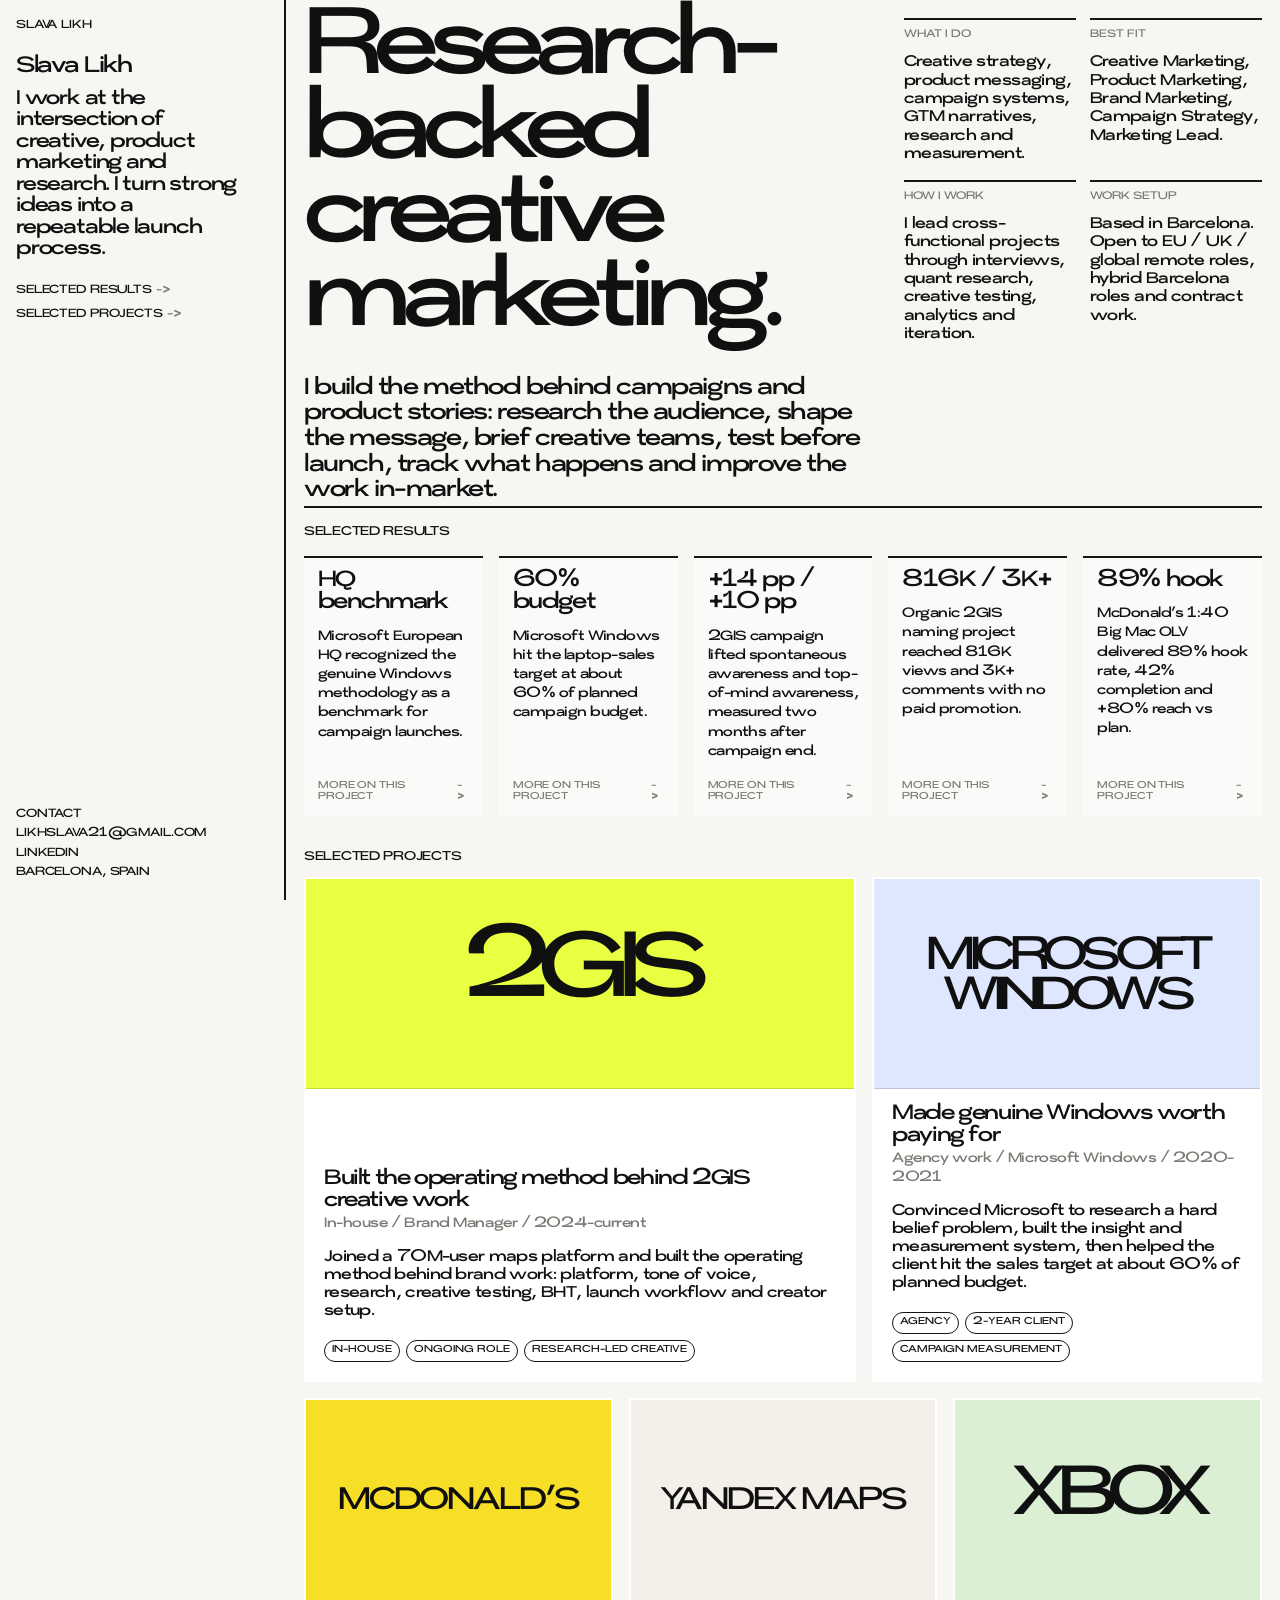
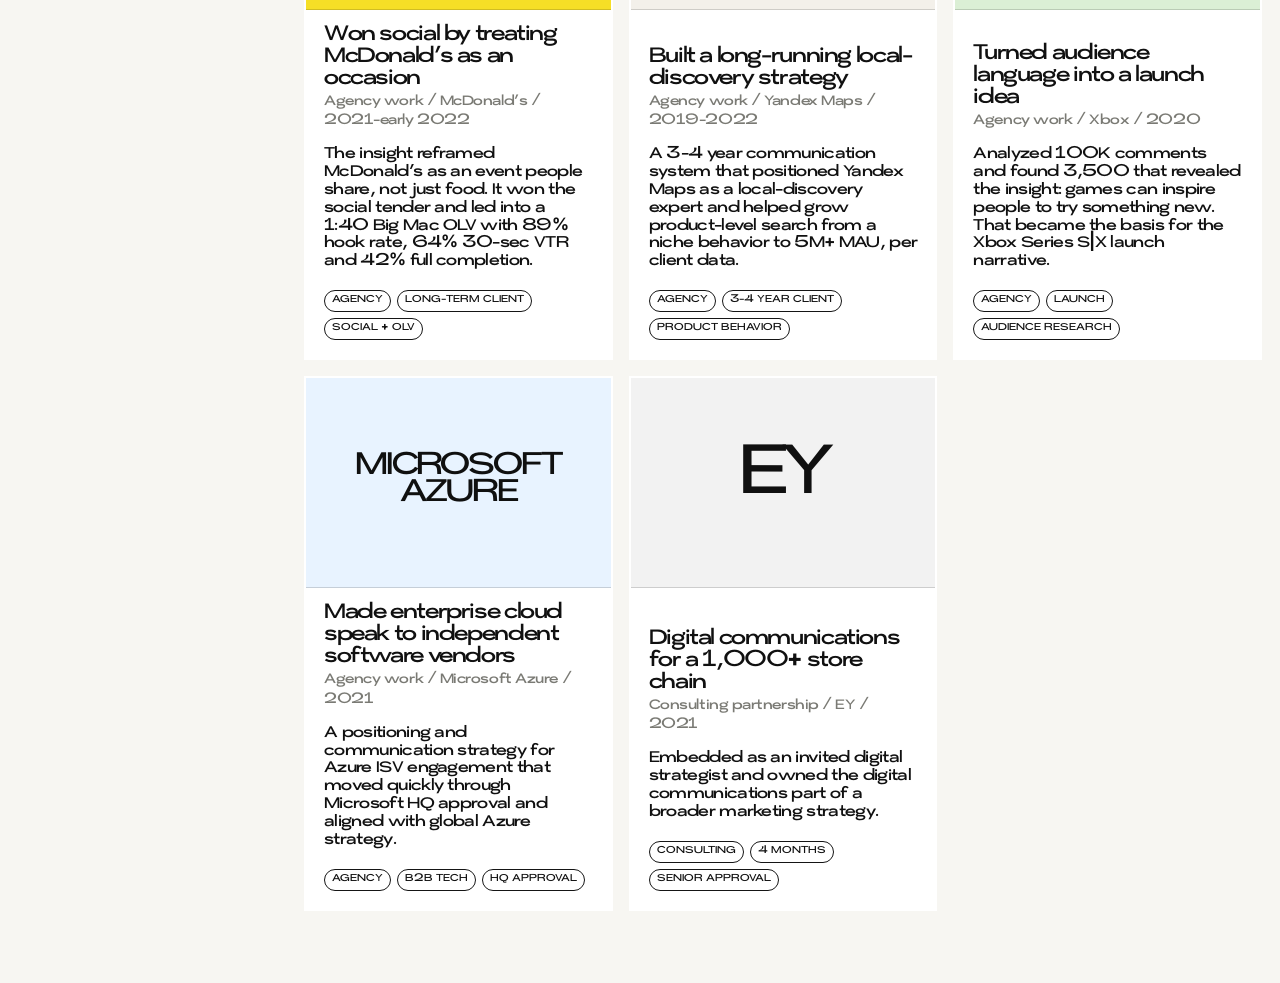
==== index.html @ c992e0bf "Initial portfolio site" ====
<!doctype html>
<html lang="en">
<head>
  <meta charset="utf-8">
  <meta name="viewport" content="width=device-width, initial-scale=1">
  <title>Slava Likh - Creative Marketing Portfolio</title>
  <meta name="description" content="Portfolio of Slava Likh, creative and product marketing lead for tech products.">
  <link rel="preconnect" href="https://fonts.googleapis.com">
  <link rel="preconnect" href="https://fonts.gstatic.com" crossorigin>
  <link href="https://fonts.googleapis.com/css2?family=Inter:wght@500;700;800;900&display=swap" rel="stylesheet">
  <link rel="stylesheet" href="styles.css">
</head>
<body>
  <div class="shell">
    <aside class="rail">
      <div>
        <div class="rail-kicker">SLAVA LIKH</div>
        <div class="bio">
          <h1>Slava Likh</h1>
          <p>I work at the intersection of creative, product marketing and research. I turn strong ideas into a repeatable launch process.</p>
        </div>
        <nav class="rail-links" aria-label="Primary navigation">
          <a href="#results">Selected results</a>
          <a href="#projects">Selected projects</a>
        </nav>
      </div>
      <div class="rail-contact">
        <span>Contact</span>
        <a href="mailto:likhslava21@gmail.com">likhslava21@gmail.com</a>
        <a href="https://linkedin.com/in/slavalikh">LinkedIn</a>
        <span>Barcelona, Spain</span>
      </div>
    </aside>

    <main class="work">
      <section class="topbar" aria-label="Introduction">
        <div class="statement">
          <h2>Research-backed creative marketing.</h2>
          <p class="lead">I build the method behind campaigns and product stories: research the audience, shape the message, brief creative teams, test before launch, track what happens and improve the work in-market.</p>
        </div>
        <div class="meta-stack">
          <div class="meta-card">
            <span class="label">What I do</span>
            <p>Creative strategy, product messaging, campaign systems, GTM narratives, research and measurement.</p>
          </div>
          <div class="meta-card">
            <span class="label">Best fit</span>
            <p>Creative Marketing, Product Marketing, Brand Marketing, Campaign Strategy, Marketing Lead.</p>
          </div>
          <div class="meta-card">
            <span class="label">How I work</span>
            <p>I lead cross-functional projects through interviews, quant research, creative testing, analytics and iteration.</p>
          </div>
          <div class="meta-card">
            <span class="label">Work setup</span>
            <p>Based in Barcelona. Open to EU / UK / global remote roles, hybrid Barcelona roles and contract work.</p>
          </div>
        </div>
      </section>

      <h2 id="results" class="section-title">Selected results</h2>
      <section class="proof" aria-label="Selected results">
        <div class="proof-item">
          <strong>HQ benchmark</strong>
          <p>Microsoft European HQ recognized the genuine Windows methodology as a benchmark for campaign launches.</p>
          <a class="proof-link" href="cases/microsoft-windows.html">More on this project</a>
        </div>
        <div class="proof-item">
          <strong>60% budget</strong>
          <p>Microsoft Windows hit the laptop-sales target at about 60% of planned campaign budget.</p>
          <a class="proof-link" href="cases/microsoft-windows.html">More on this project</a>
        </div>
        <div class="proof-item">
          <strong>+14 pp / +10 pp</strong>
          <p>2GIS campaign lifted spontaneous awareness and top-of-mind awareness, measured two months after campaign end.</p>
          <a class="proof-link" href="cases/2gis.html">More on this project</a>
        </div>
        <div class="proof-item">
          <strong>816K / 3K+</strong>
          <p>Organic 2GIS naming project reached 816K views and 3K+ comments with no paid promotion.</p>
          <a class="proof-link" href="cases/2gis.html">More on this project</a>
        </div>
        <div class="proof-item">
          <strong>89% hook</strong>
          <p>McDonald's 1:40 Big Mac OLV delivered 89% hook rate, 42% completion and +80% reach vs plan.</p>
          <a class="proof-link" href="cases/mcdonalds.html">More on this project</a>
        </div>
      </section>

      <h2 id="projects" class="section-title">Selected projects</h2>
      <section class="project-grid" aria-label="Selected projects">
        <a class="tile large" href="cases/2gis.html">
          <div class="tile-inner">
            <div class="mark two-gis"><span>2GIS</span></div>
            <div>
              <h3 class="tile-title">Built the operating method behind 2GIS creative work</h3>
              <div class="tile-meta">In-house / Brand Manager / 2024-current</div>
              <p class="tile-copy">Joined a 70M-user maps platform and built the operating method behind brand work: platform, tone of voice, research, creative testing, BHT, launch workflow and creator setup.</p>
              <div class="tile-tags">
                <span class="tag">In-house</span>
                <span class="tag">Ongoing role</span>
                <span class="tag">Research-led creative</span>
              </div>
            </div>
          </div>
        </a>

        <a class="tile medium" href="cases/microsoft-windows.html">
          <div class="tile-inner">
            <div class="mark windows"><span>Microsoft Windows</span></div>
            <div>
              <h3 class="tile-title">Made genuine Windows worth paying for</h3>
              <div class="tile-meta">Agency work / Microsoft Windows / 2020-2021</div>
              <p class="tile-copy">Convinced Microsoft to research a hard belief problem, built the insight and measurement system, then helped the client hit the sales target at about 60% of planned budget.</p>
              <div class="tile-tags">
                <span class="tag">Agency</span>
                <span class="tag">2-year client</span>
                <span class="tag">Campaign measurement</span>
              </div>
            </div>
          </div>
        </a>

        <a class="tile small" href="cases/mcdonalds.html">
          <div class="tile-inner">
            <div class="mark mcd"><span>McDonald's</span></div>
            <div>
              <h3 class="tile-title">Won social by treating McDonald's as an occasion</h3>
              <div class="tile-meta">Agency work / McDonald's / 2021-early 2022</div>
              <p class="tile-copy">The insight reframed McDonald's as an event people share, not just food. It won the social tender and led into a 1:40 Big Mac OLV with 89% hook rate, 64% 30-sec VTR and 42% full completion.</p>
              <div class="tile-tags">
                <span class="tag">Agency</span>
                <span class="tag">Long-term client</span>
                <span class="tag">Social + OLV</span>
              </div>
            </div>
          </div>
        </a>

        <a class="tile small" href="cases/yandex-maps.html">
          <div class="tile-inner">
            <div class="mark ymaps"><span>Yandex Maps</span></div>
            <div>
              <h3 class="tile-title">Built a long-running local-discovery strategy</h3>
              <div class="tile-meta">Agency work / Yandex Maps / 2019-2022</div>
              <p class="tile-copy">A 3-4 year communication system that positioned Yandex Maps as a local-discovery expert and helped grow product-level search from a niche behavior to 5M+ MAU, per client data.</p>
              <div class="tile-tags">
                <span class="tag">Agency</span>
                <span class="tag">3-4 year client</span>
                <span class="tag">Product behavior</span>
              </div>
            </div>
          </div>
        </a>

        <a class="tile small" href="cases/xbox.html">
          <div class="tile-inner">
            <div class="mark xbox"><span>XBOX</span></div>
            <div>
              <h3 class="tile-title">Turned audience language into a launch idea</h3>
              <div class="tile-meta">Agency work / Xbox / 2020</div>
              <p class="tile-copy">Analyzed 100K comments and found 3,500 that revealed the insight: games can inspire people to try something new. That became the basis for the Xbox Series S|X launch narrative.</p>
              <div class="tile-tags">
                <span class="tag">Agency</span>
                <span class="tag">Launch</span>
                <span class="tag">Audience research</span>
              </div>
            </div>
          </div>
        </a>

        <a class="tile small" href="cases/azure.html">
          <div class="tile-inner">
            <div class="mark azure"><span>Microsoft Azure</span></div>
            <div>
              <h3 class="tile-title">Made enterprise cloud speak to independent software vendors</h3>
              <div class="tile-meta">Agency work / Microsoft Azure / 2021</div>
              <p class="tile-copy">A positioning and communication strategy for Azure ISV engagement that moved quickly through Microsoft HQ approval and aligned with global Azure strategy.</p>
              <div class="tile-tags">
                <span class="tag">Agency</span>
                <span class="tag">B2B tech</span>
                <span class="tag">HQ approval</span>
              </div>
            </div>
          </div>
        </a>

        <a class="tile small" href="cases/ey.html">
          <div class="tile-inner">
            <div class="mark ey"><span>EY</span></div>
            <div>
              <h3 class="tile-title">Digital communications for a 1,000+ store chain</h3>
              <div class="tile-meta">Consulting partnership / EY / 2021</div>
              <p class="tile-copy">Embedded as an invited digital strategist and owned the digital communications part of a broader marketing strategy.</p>
              <div class="tile-tags">
                <span class="tag">Consulting</span>
                <span class="tag">4 months</span>
                <span class="tag">Senior approval</span>
              </div>
            </div>
          </div>
        </a>
      </section>
    </main>
  </div>
</body>
</html>
---- styles.css ----
:root {
  --paper: #f7f6f2;
  --ink: #101010;
  --muted: #7a7a74;
  --line: #151515;
  --soft-line: rgba(16, 16, 16, 0.16);
  --panel: #ffffff;
  --accent: #d8ff2f;
  --max: 1720px;
}

@font-face {
  font-family: "Konstant";
  src: url("assets/neuekonstantgrotesk-book.otf") format("opentype");
  font-weight: 100 900;
  font-style: normal;
  font-display: swap;
}

* {
  box-sizing: border-box;
}

html {
  scroll-behavior: smooth;
}

body {
  margin: 0;
  background: var(--paper);
  color: var(--ink);
  font-family: Konstant, Inter, Helvetica Neue, Arial, sans-serif;
  font-size: 15px;
  line-height: 1.28;
}

a {
  color: inherit;
  text-decoration: none;
}

a:hover {
  color: var(--muted);
}

.shell {
  min-height: 100vh;
  display: grid;
  grid-template-columns: 286px minmax(0, 1fr);
}

.rail {
  position: sticky;
  top: 0;
  height: 100vh;
  padding: 18px 16px;
  border-right: 2px solid var(--line);
  display: flex;
  flex-direction: column;
  justify-content: space-between;
  background: rgba(247, 246, 242, 0.94);
  z-index: 20;
}

.rail-kicker,
.rail-links,
.rail-contact {
  font-size: 13px;
  text-transform: uppercase;
  letter-spacing: -0.01em;
  font-weight: 700;
}

.bio {
  margin-top: 22px;
  max-width: 232px;
}

.bio h1 {
  font-size: 25px;
  line-height: 0.96;
  letter-spacing: -0.06em;
  margin: 0 0 10px;
}

.bio p {
  margin: 0;
  font-size: 22px;
  line-height: 0.98;
  letter-spacing: -0.055em;
  font-weight: 700;
}

.rail-links {
  display: flex;
  flex-direction: column;
  gap: 7px;
  margin-top: 20px;
}

.rail-links a::after {
  content: " ->";
  color: var(--muted);
}

.rail-contact {
  display: flex;
  flex-direction: column;
  gap: 3px;
}

.work {
  max-width: var(--max);
  padding: 18px 18px 72px;
}

.topbar {
  display: grid;
  grid-template-columns: minmax(0, 1fr) minmax(300px, 0.62fr);
  gap: 22px;
  min-height: 42vh;
  border-bottom: 2px solid var(--line);
}

.statement {
  max-width: 980px;
  align-self: start;
}

.statement h2 {
  margin: 0;
  font-size: clamp(56px, 8vw, 154px);
  line-height: 0.82;
  letter-spacing: -0.087em;
  font-weight: 800;
}

.statement .lead {
  max-width: 740px;
  margin: 24px 0 0;
  font-size: clamp(21px, 2vw, 38px);
  line-height: 1;
  letter-spacing: -0.055em;
  font-weight: 700;
}

.meta-stack {
  display: grid;
  grid-template-columns: 1fr 1fr;
  gap: 14px;
  align-self: start;
}

.meta-card {
  border-top: 2px solid var(--line);
  padding-top: 8px;
  min-height: 108px;
}

.meta-card .label {
  display: block;
  margin-bottom: 12px;
  color: var(--muted);
  text-transform: uppercase;
  font-size: 12px;
  font-weight: 800;
}

.meta-card p {
  margin: 0;
  font-size: 17px;
  line-height: 1.08;
  letter-spacing: -0.035em;
  font-weight: 700;
}

.section-title {
  margin: 18px 0 12px;
  font-size: 14px;
  line-height: 1;
  text-transform: uppercase;
  letter-spacing: -0.02em;
  font-weight: 800;
}

.project-grid {
  display: grid;
  grid-template-columns: repeat(12, minmax(0, 1fr));
  gap: 16px;
}

.tile {
  display: flex;
  min-height: 385px;
  background: var(--panel);
  border: 2px solid transparent;
  position: relative;
  overflow: hidden;
}

.tile:hover {
  border-color: var(--line);
}

.tile.large {
  grid-column: span 7;
}

.tile.medium {
  grid-column: span 5;
}

.tile.small {
  grid-column: span 4;
  min-height: 315px;
}

.tile-inner {
  width: 100%;
  padding: 18px;
  display: flex;
  flex-direction: column;
  justify-content: space-between;
}

.mark {
  min-height: 210px;
  display: flex;
  align-items: center;
  justify-content: center;
  border-bottom: 1px solid var(--soft-line);
  margin: -18px -18px 16px;
  padding: 22px;
  background: #efeee9;
  overflow: hidden;
}

.mark span {
  display: block;
  font-size: clamp(48px, 8vw, 132px);
  line-height: 0.78;
  letter-spacing: -0.11em;
  font-weight: 900;
  text-transform: uppercase;
  text-align: center;
}

.tile.small .mark span {
  font-size: clamp(42px, 6vw, 82px);
}

.tile.small .mark.mcd span,
.tile.small .mark.ymaps span,
.tile.small .mark.azure span {
  font-size: clamp(22px, 2.7vw, 38px);
  letter-spacing: -0.06em;
}

.mark.two-gis {
  background: #e8ff42;
}

.mark.windows {
  background: #dfe7ff;
}

.mark.windows span {
  font-size: clamp(30px, 4vw, 66px);
}

.mark.mcd {
  background: #f6df26;
}

.mark.mcd span,
.mark.ymaps span,
.mark.azure span {
  font-size: clamp(22px, 2.55vw, 38px);
  letter-spacing: -0.06em;
}

.mark.ymaps {
  background: #f3f0ea;
}

.mark.xbox {
  background: #dbefd5;
}

.mark.azure {
  background: #e8f3ff;
}

.mark.ey {
  background: #f2f2f2;
}

.tile-title {
  margin: 0;
  font-size: 23px;
  line-height: 0.96;
  letter-spacing: -0.06em;
  font-weight: 800;
}

.tile-meta {
  color: var(--muted);
  margin-top: 2px;
  font-weight: 700;
  letter-spacing: -0.03em;
}

.tile-copy {
  margin: 15px 0 0;
  max-width: 640px;
  font-size: 17px;
  line-height: 1.05;
  letter-spacing: -0.04em;
  font-weight: 700;
}

.tile-tags {
  display: flex;
  flex-wrap: wrap;
  gap: 6px;
  margin-top: 18px;
}

.tag {
  border: 1px solid var(--line);
  padding: 4px 7px 5px;
  border-radius: 999px;
  font-size: 11px;
  line-height: 1;
  text-transform: uppercase;
  font-weight: 800;
}

.proof {
  display: grid;
  grid-template-columns: repeat(5, minmax(0, 1fr));
  gap: 16px;
  margin-top: 16px;
  margin-bottom: 34px;
}

.proof-item {
  min-height: 180px;
  padding: 14px;
  border-top: 2px solid var(--line);
  background: rgba(255, 255, 255, 0.5);
  display: flex;
  flex-direction: column;
}

.proof-item strong {
  display: block;
  font-size: clamp(23px, 1.9vw, 34px);
  line-height: 0.92;
  letter-spacing: -0.065em;
  margin-bottom: 12px;
}

.proof-item p {
  margin: 0;
  font-weight: 700;
  letter-spacing: -0.035em;
}

.proof-link {
  display: inline-flex;
  align-self: flex-start;
  margin-top: auto;
  padding-top: 18px;
  color: var(--muted);
  font-size: 11px;
  line-height: 1;
  text-transform: uppercase;
  letter-spacing: -0.01em;
  font-weight: 800;
}

.proof-link::after {
  content: " ->";
}

.proof-link:hover {
  color: var(--ink);
}

.case-shell {
  min-height: 100vh;
  display: grid;
  grid-template-columns: 286px minmax(0, 1fr);
}

.case-main {
  padding: 18px;
  max-width: var(--max);
}

.case-hero {
  min-height: 58vh;
  display: grid;
  grid-template-columns: minmax(0, 1fr) minmax(280px, 0.52fr);
  gap: 18px;
  border-bottom: 2px solid var(--line);
}

.case-wordmark {
  display: flex;
  align-items: center;
  justify-content: center;
  min-height: 420px;
}

.case-wordmark span {
  display: block;
  font-size: clamp(82px, 13vw, 230px);
  line-height: 0.74;
  letter-spacing: -0.12em;
  font-weight: 900;
  text-transform: uppercase;
  text-align: center;
}

.case-wordmark.mark.windows span,
.case-wordmark.mark.mcd span,
.case-wordmark.mark.ymaps span,
.case-wordmark.mark.azure span {
  font-size: clamp(44px, 5.4vw, 90px);
  letter-spacing: -0.08em;
}

.case-intro {
  align-self: start;
}

.case-intro h1 {
  margin: 0 0 18px;
  font-size: clamp(42px, 4.65vw, 88px);
  line-height: 0.88;
  letter-spacing: -0.075em;
}

.case-intro p {
  margin: 0;
  font-size: clamp(22px, 2vw, 34px);
  line-height: 0.98;
  letter-spacing: -0.058em;
  font-weight: 800;
}

.case-meta {
  display: grid;
  grid-template-columns: repeat(4, minmax(0, 1fr));
  gap: 12px;
  margin: 16px 0 28px;
}

.case-meta div {
  border-top: 2px solid var(--line);
  padding-top: 8px;
}

.case-meta span {
  display: block;
  color: var(--muted);
  text-transform: uppercase;
  font-size: 11px;
  font-weight: 800;
  margin-bottom: 8px;
}

.case-meta b {
  font-size: 18px;
  line-height: 0.98;
  letter-spacing: -0.045em;
}

.case-section {
  display: grid;
  grid-template-columns: 0.35fr 1fr;
  gap: 28px;
  border-top: 2px solid var(--line);
  padding: 18px 0 28px;
}

.case-section h2 {
  margin: 0;
  font-size: 15px;
  line-height: 1;
  text-transform: uppercase;
  letter-spacing: -0.02em;
}

.case-section p,
.case-section li {
  max-width: 980px;
  font-size: clamp(17px, 1.22vw, 23px);
  line-height: 1.16;
  letter-spacing: -0.035em;
  font-weight: 700;
}

.case-section p {
  margin: 0 0 14px;
}

.case-section ul {
  padding: 0;
  margin: 0;
  list-style: none;
}

.case-section li {
  padding: 0 0 14px 28px;
  position: relative;
}

.case-section li::before {
  content: "->";
  position: absolute;
  left: 0;
  top: 0;
  color: var(--muted);
}

.result-panel {
  display: grid;
  grid-template-columns: repeat(2, minmax(0, 1fr));
  gap: 0;
  margin-top: 18px;
  border: 2px solid var(--line);
  background: var(--accent);
}

.result-item {
  min-height: 108px;
  padding: 14px 15px;
  border-right: 1px solid var(--line);
  border-bottom: 1px solid var(--line);
}

.result-item:nth-child(2n) {
  border-right: 0;
}

.result-item:nth-last-child(-n + 2) {
  border-bottom: 0;
}

.result-item span {
  display: block;
  margin-bottom: 14px;
  color: rgba(16, 16, 16, 0.62);
  font-size: 12px;
  line-height: 1;
  text-transform: uppercase;
  letter-spacing: -0.02em;
  font-weight: 800;
}

.result-item strong {
  display: block;
  max-width: 760px;
  font-size: clamp(21px, 1.9vw, 34px);
  line-height: 0.98;
  letter-spacing: -0.058em;
  font-weight: 900;
}

.pager {
  display: flex;
  justify-content: space-between;
  border-top: 2px solid var(--line);
  padding-top: 12px;
  margin-top: 32px;
  font-size: 18px;
  font-weight: 800;
  letter-spacing: -0.04em;
}

@media (max-width: 980px) {
  .shell,
  .case-shell {
    display: block;
  }

  .rail {
    position: relative;
    height: auto;
    border-right: 0;
    border-bottom: 2px solid var(--line);
    gap: 26px;
  }

  .bio p {
    max-width: 530px;
  }

  .topbar,
  .case-hero,
  .case-section {
    grid-template-columns: 1fr;
  }

  .meta-stack,
  .case-meta,
  .proof,
  .result-panel {
    grid-template-columns: 1fr 1fr;
  }

  .tile.large,
  .tile.medium,
  .tile.small {
    grid-column: span 12;
  }
}

@media (max-width: 640px) {
  .work,
  .case-main {
    padding: 12px;
  }

  .meta-stack,
  .case-meta,
  .proof,
  .result-panel {
    grid-template-columns: 1fr;
  }

  .result-item,
  .result-item:nth-child(2n),
  .result-item:nth-last-child(-n + 2) {
    border-right: 0;
    border-bottom: 1px solid var(--line);
  }

  .result-item:last-child {
    border-bottom: 0;
  }

  .tile {
    min-height: 300px;
  }
}

@media print {
  :root {
    --paper: #ffffff;
  }

  body {
    background: #ffffff;
  }

  .rail,
  .pager,
  .section-title,
  .project-grid,
  .proof {
    display: none;
  }

  .shell,
  .case-shell {
    display: block;
  }

  .case-main,
  .work {
    padding: 0;
  }

  .case-hero {
    min-height: auto;
    display: block;
  }

  .case-wordmark {
    min-height: 120px;
    justify-content: flex-start;
  }

  .case-wordmark span {
    font-size: 72px;
    text-align: left;
  }

  .case-section {
    page-break-inside: avoid;
  }

  .case-section p,
  .case-section li {
    font-size: 18px;
    line-height: 1.08;
  }
}
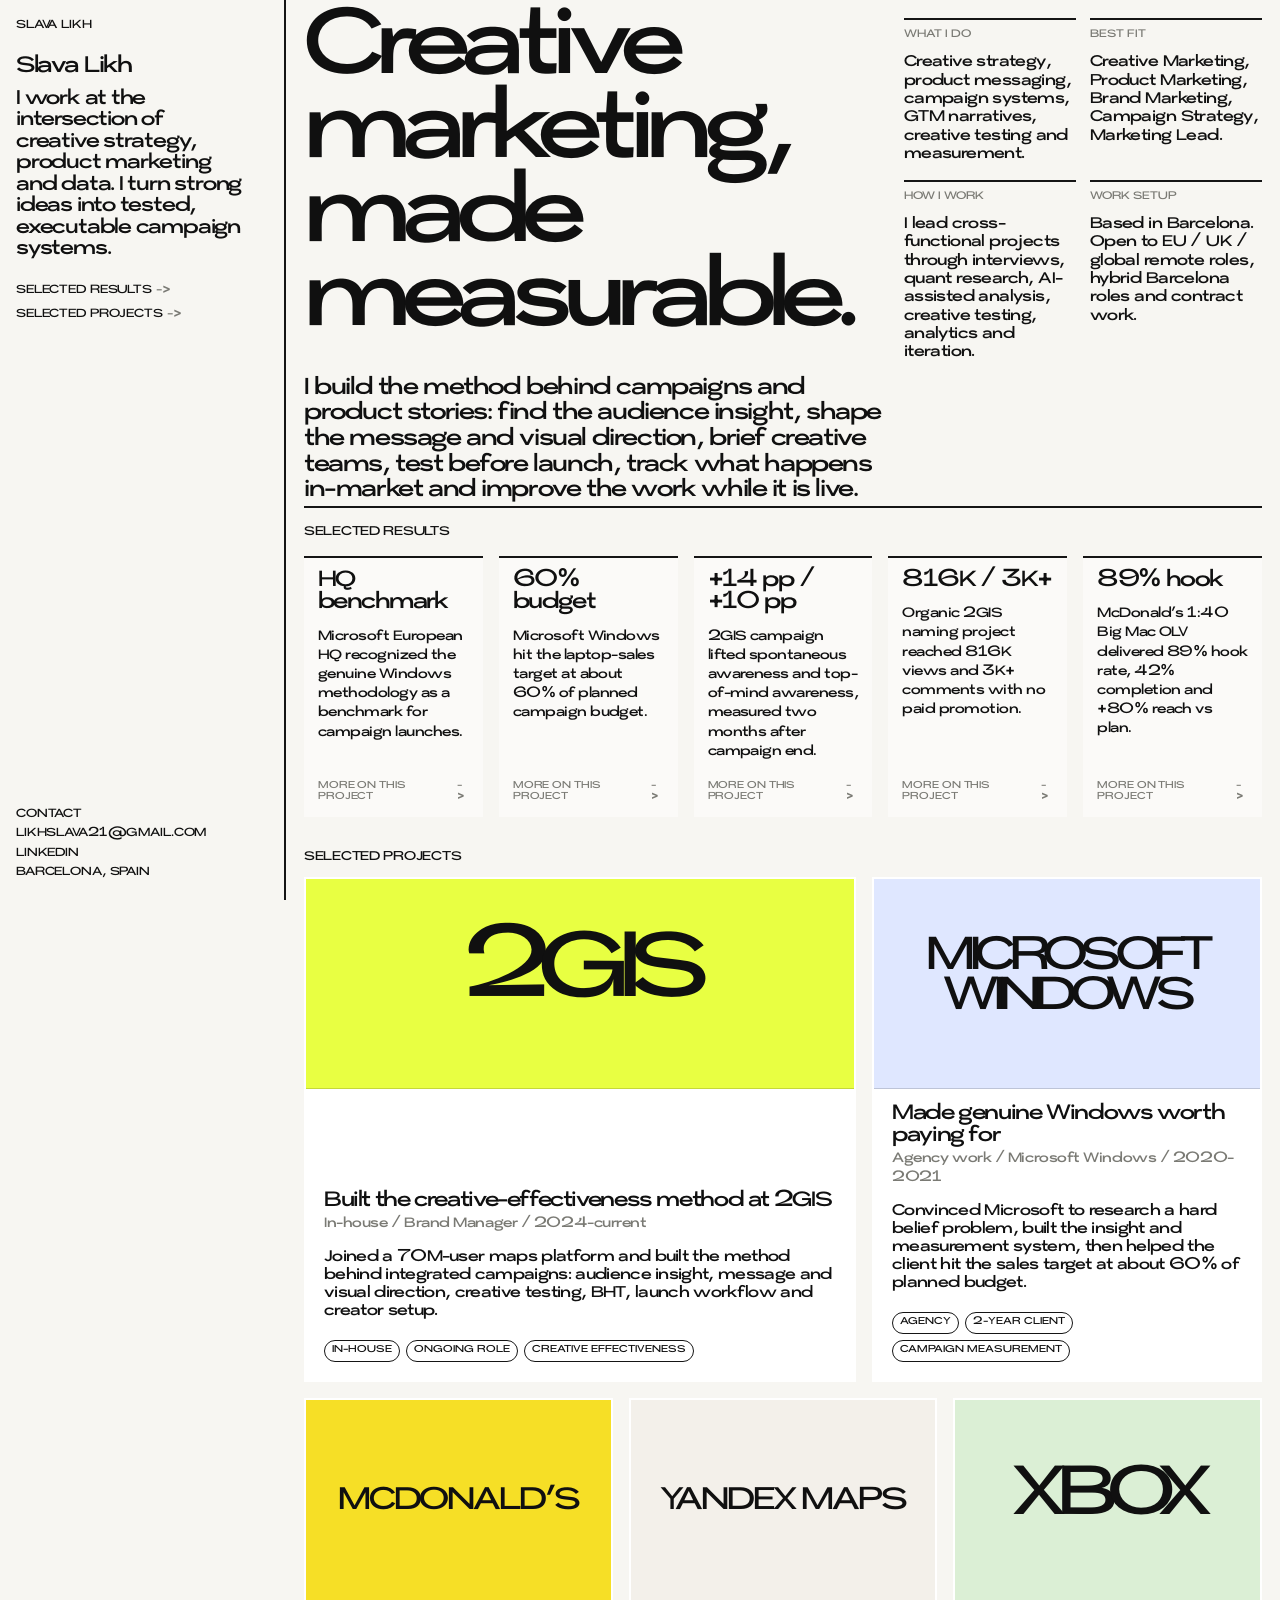
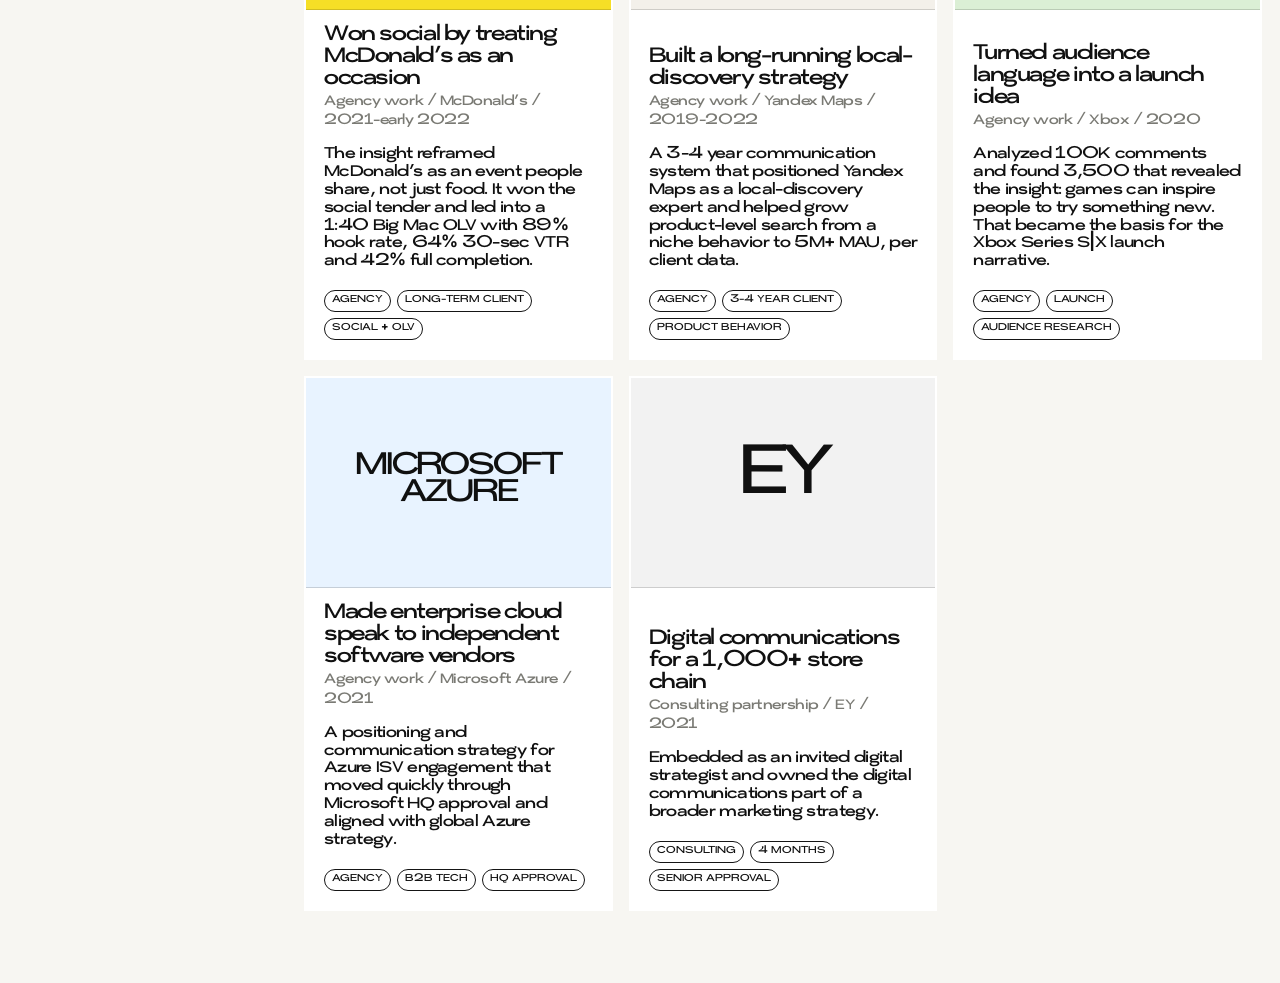
==== commit 907a44bf: "Refine portfolio positioning" ====
--- a/index.html
+++ b/index.html
@@ -17,7 +17,7 @@
         <div class="rail-kicker">SLAVA LIKH</div>
         <div class="bio">
           <h1>Slava Likh</h1>
-          <p>I work at the intersection of creative, product marketing and research. I turn strong ideas into a repeatable launch process.</p>
+          <p>I work at the intersection of creative strategy, product marketing and data. I turn strong ideas into tested, executable campaign systems.</p>
         </div>
         <nav class="rail-links" aria-label="Primary navigation">
           <a href="#results">Selected results</a>
@@ -35,13 +35,13 @@
     <main class="work">
       <section class="topbar" aria-label="Introduction">
         <div class="statement">
-          <h2>Research-backed creative marketing.</h2>
-          <p class="lead">I build the method behind campaigns and product stories: research the audience, shape the message, brief creative teams, test before launch, track what happens and improve the work in-market.</p>
+          <h2>Creative marketing, made measurable.</h2>
+          <p class="lead">I build the method behind campaigns and product stories: find the audience insight, shape the message and visual direction, brief creative teams, test before launch, track what happens in-market and improve the work while it is live.</p>
         </div>
         <div class="meta-stack">
           <div class="meta-card">
             <span class="label">What I do</span>
-            <p>Creative strategy, product messaging, campaign systems, GTM narratives, research and measurement.</p>
+            <p>Creative strategy, product messaging, campaign systems, GTM narratives, creative testing and measurement.</p>
           </div>
           <div class="meta-card">
             <span class="label">Best fit</span>
@@ -49,7 +49,7 @@
           </div>
           <div class="meta-card">
             <span class="label">How I work</span>
-            <p>I lead cross-functional projects through interviews, quant research, creative testing, analytics and iteration.</p>
+            <p>I lead cross-functional projects through interviews, quant research, AI-assisted analysis, creative testing, analytics and iteration.</p>
           </div>
           <div class="meta-card">
             <span class="label">Work setup</span>
@@ -93,13 +93,13 @@
           <div class="tile-inner">
             <div class="mark two-gis"><span>2GIS</span></div>
             <div>
-              <h3 class="tile-title">Built the operating method behind 2GIS creative work</h3>
+              <h3 class="tile-title">Built the creative-effectiveness method at 2GIS</h3>
               <div class="tile-meta">In-house / Brand Manager / 2024-current</div>
-              <p class="tile-copy">Joined a 70M-user maps platform and built the operating method behind brand work: platform, tone of voice, research, creative testing, BHT, launch workflow and creator setup.</p>
+              <p class="tile-copy">Joined a 70M-user maps platform and built the method behind integrated campaigns: audience insight, message and visual direction, creative testing, BHT, launch workflow and creator setup.</p>
               <div class="tile-tags">
                 <span class="tag">In-house</span>
                 <span class="tag">Ongoing role</span>
-                <span class="tag">Research-led creative</span>
+                <span class="tag">Creative effectiveness</span>
               </div>
             </div>
           </div>
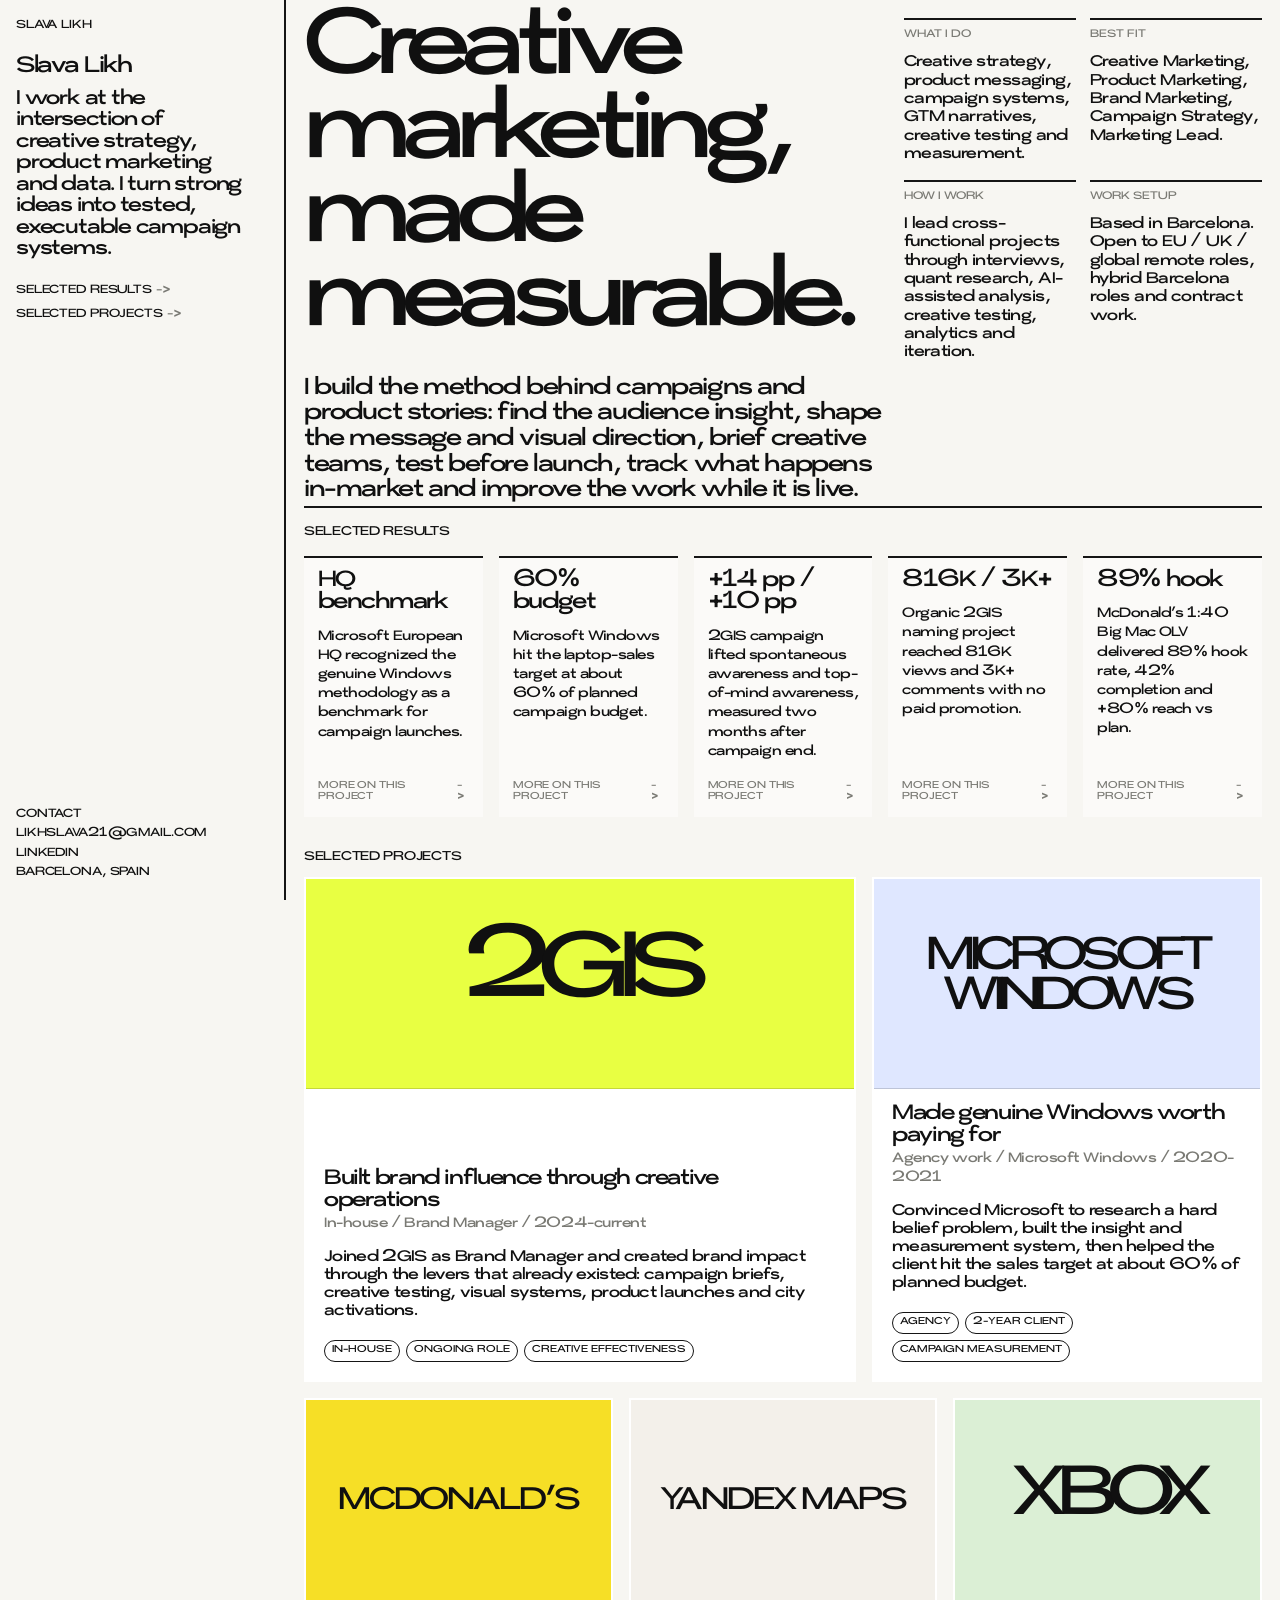
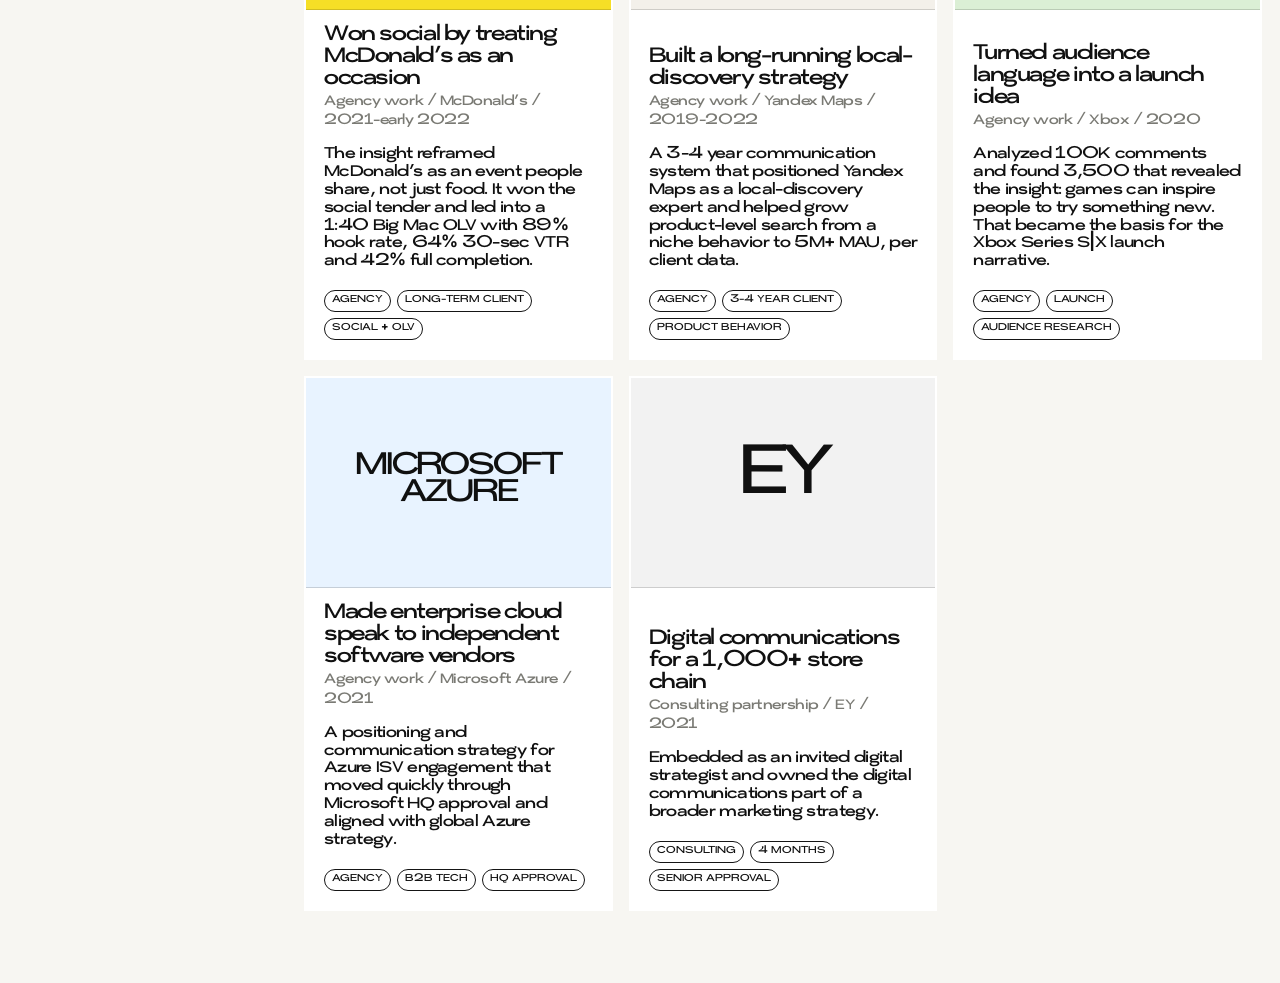
==== commit f1c8c9bb: "Align 2GIS homepage card copy" ====
--- a/index.html
+++ b/index.html
@@ -93,9 +93,9 @@
           <div class="tile-inner">
             <div class="mark two-gis"><span>2GIS</span></div>
             <div>
-              <h3 class="tile-title">Built the creative-effectiveness method at 2GIS</h3>
+              <h3 class="tile-title">Built brand influence through creative operations</h3>
               <div class="tile-meta">In-house / Brand Manager / 2024-current</div>
-              <p class="tile-copy">Joined a 70M-user maps platform and built the method behind integrated campaigns: audience insight, message and visual direction, creative testing, BHT, launch workflow and creator setup.</p>
+              <p class="tile-copy">Joined 2GIS as Brand Manager and created brand impact through the levers that already existed: campaign briefs, creative testing, visual systems, product launches and city activations.</p>
               <div class="tile-tags">
                 <span class="tag">In-house</span>
                 <span class="tag">Ongoing role</span>
--- a/styles.css
+++ b/styles.css
@@ -451,6 +451,12 @@
   font-weight: 800;
 }
 
+.case-intro p.case-intro-compact {
+  font-size: clamp(19px, 1.45vw, 27px);
+  line-height: 1.05;
+  letter-spacing: -0.045em;
+}
+
 .case-meta {
   display: grid;
   grid-template-columns: repeat(4, minmax(0, 1fr));
@@ -531,6 +537,7 @@
   grid-template-columns: repeat(2, minmax(0, 1fr));
   gap: 0;
   margin-top: 18px;
+  margin-bottom: 18px;
   border: 2px solid var(--line);
   background: var(--accent);
 }
@@ -568,6 +575,170 @@
   line-height: 0.98;
   letter-spacing: -0.058em;
   font-weight: 900;
+}
+
+.result-note {
+  max-width: 1120px;
+  color: rgba(16, 16, 16, 0.72);
+}
+
+.result-cluster {
+  margin-top: 30px;
+}
+
+.result-cluster:first-of-type {
+  margin-top: 24px;
+}
+
+.result-cluster h3 {
+  max-width: 820px;
+  margin: 0 0 12px;
+  font-size: clamp(25px, 2.45vw, 46px);
+  line-height: 0.92;
+  letter-spacing: -0.068em;
+}
+
+.result-grid {
+  display: grid;
+  grid-template-columns: repeat(2, minmax(0, 1fr));
+  gap: 14px;
+  margin: 14px 0 18px;
+}
+
+.result-grid-three {
+  grid-template-columns: repeat(3, minmax(0, 1fr));
+}
+
+.result-grid-compact {
+  max-width: 780px;
+}
+
+.result-card {
+  min-height: 178px;
+  padding: 15px 16px 17px;
+  border: 2px solid var(--line);
+  background: var(--accent);
+}
+
+.result-card-wide {
+  grid-column: 1 / -1;
+}
+
+.result-card span {
+  display: block;
+  margin-bottom: 18px;
+  color: rgba(16, 16, 16, 0.62);
+  font-size: 12px;
+  line-height: 1;
+  text-transform: uppercase;
+  letter-spacing: -0.02em;
+  font-weight: 800;
+}
+
+.result-card strong {
+  display: block;
+  max-width: 920px;
+  font-size: clamp(22px, 1.75vw, 34px);
+  line-height: 0.98;
+  letter-spacing: -0.058em;
+  font-weight: 900;
+}
+
+.result-card p {
+  max-width: 760px;
+  margin: 14px 0 0;
+  font-size: clamp(15px, 1vw, 18px);
+  line-height: 1.12;
+  letter-spacing: -0.035em;
+  font-weight: 700;
+}
+
+.visual-case-grid {
+  display: grid;
+  grid-template-columns: repeat(2, minmax(0, 1fr));
+  gap: 16px;
+  margin-top: 20px;
+}
+
+.visual-case-card {
+  display: grid;
+  grid-template-rows: auto 1fr;
+  border-top: 2px solid var(--line);
+  background: rgba(255, 255, 255, 0.46);
+}
+
+.visual-case-card-wide {
+  grid-column: 1 / -1;
+  grid-template-columns: 1fr;
+  grid-template-rows: auto;
+}
+
+.visual-case-card figure {
+  margin: 0;
+  background: #efeee9;
+  border-bottom: 1px solid var(--soft-line);
+  overflow: hidden;
+  aspect-ratio: 16 / 10;
+}
+
+.visual-case-card-wide figure {
+  border-right: 0;
+  border-bottom: 1px solid var(--soft-line);
+  aspect-ratio: 16 / 9;
+  min-height: 0;
+}
+
+.visual-case-card img {
+  display: block;
+  width: 100%;
+  height: 100%;
+  min-height: 0;
+  object-fit: cover;
+}
+
+.visual-case-card-wide img {
+  object-fit: contain;
+  background: #ffffff;
+}
+
+.visual-case-card-wide .visual-case-copy {
+  display: block;
+}
+
+.visual-case-copy {
+  padding: 15px 16px 18px;
+}
+
+.visual-case-copy span {
+  display: block;
+  margin-bottom: 14px;
+  color: var(--muted);
+  font-size: 12px;
+  line-height: 1;
+  text-transform: uppercase;
+  letter-spacing: -0.02em;
+  font-weight: 800;
+}
+
+.visual-case-copy h3 {
+  max-width: 760px;
+  margin: 0 0 14px;
+  font-size: clamp(24px, 2.2vw, 42px);
+  line-height: 0.93;
+  letter-spacing: -0.065em;
+}
+
+.visual-case-copy p {
+  max-width: 820px;
+  margin: 0 0 12px;
+  font-size: clamp(16px, 1.05vw, 20px);
+  line-height: 1.16;
+  letter-spacing: -0.035em;
+  font-weight: 700;
+}
+
+.visual-case-copy p:last-child {
+  margin-bottom: 0;
 }
 
 .pager {
@@ -601,15 +772,27 @@
 
   .topbar,
   .case-hero,
-  .case-section {
+  .case-section,
+  .visual-case-card-wide {
     grid-template-columns: 1fr;
   }
 
   .meta-stack,
   .case-meta,
   .proof,
-  .result-panel {
+  .result-panel,
+  .result-grid,
+  .visual-case-grid {
     grid-template-columns: 1fr 1fr;
+  }
+
+  .visual-case-card-wide figure {
+    border-right: 0;
+    border-bottom: 1px solid var(--soft-line);
+  }
+
+  .visual-case-card-wide .visual-case-copy {
+    display: block;
   }
 
   .tile.large,
@@ -628,7 +811,9 @@
   .meta-stack,
   .case-meta,
   .proof,
-  .result-panel {
+  .result-panel,
+  .result-grid,
+  .visual-case-grid {
     grid-template-columns: 1fr;
   }
 
@@ -645,6 +830,11 @@
 
   .tile {
     min-height: 300px;
+  }
+
+  .case-wordmark {
+    margin-left: 0;
+    margin-right: 0;
   }
 }
 
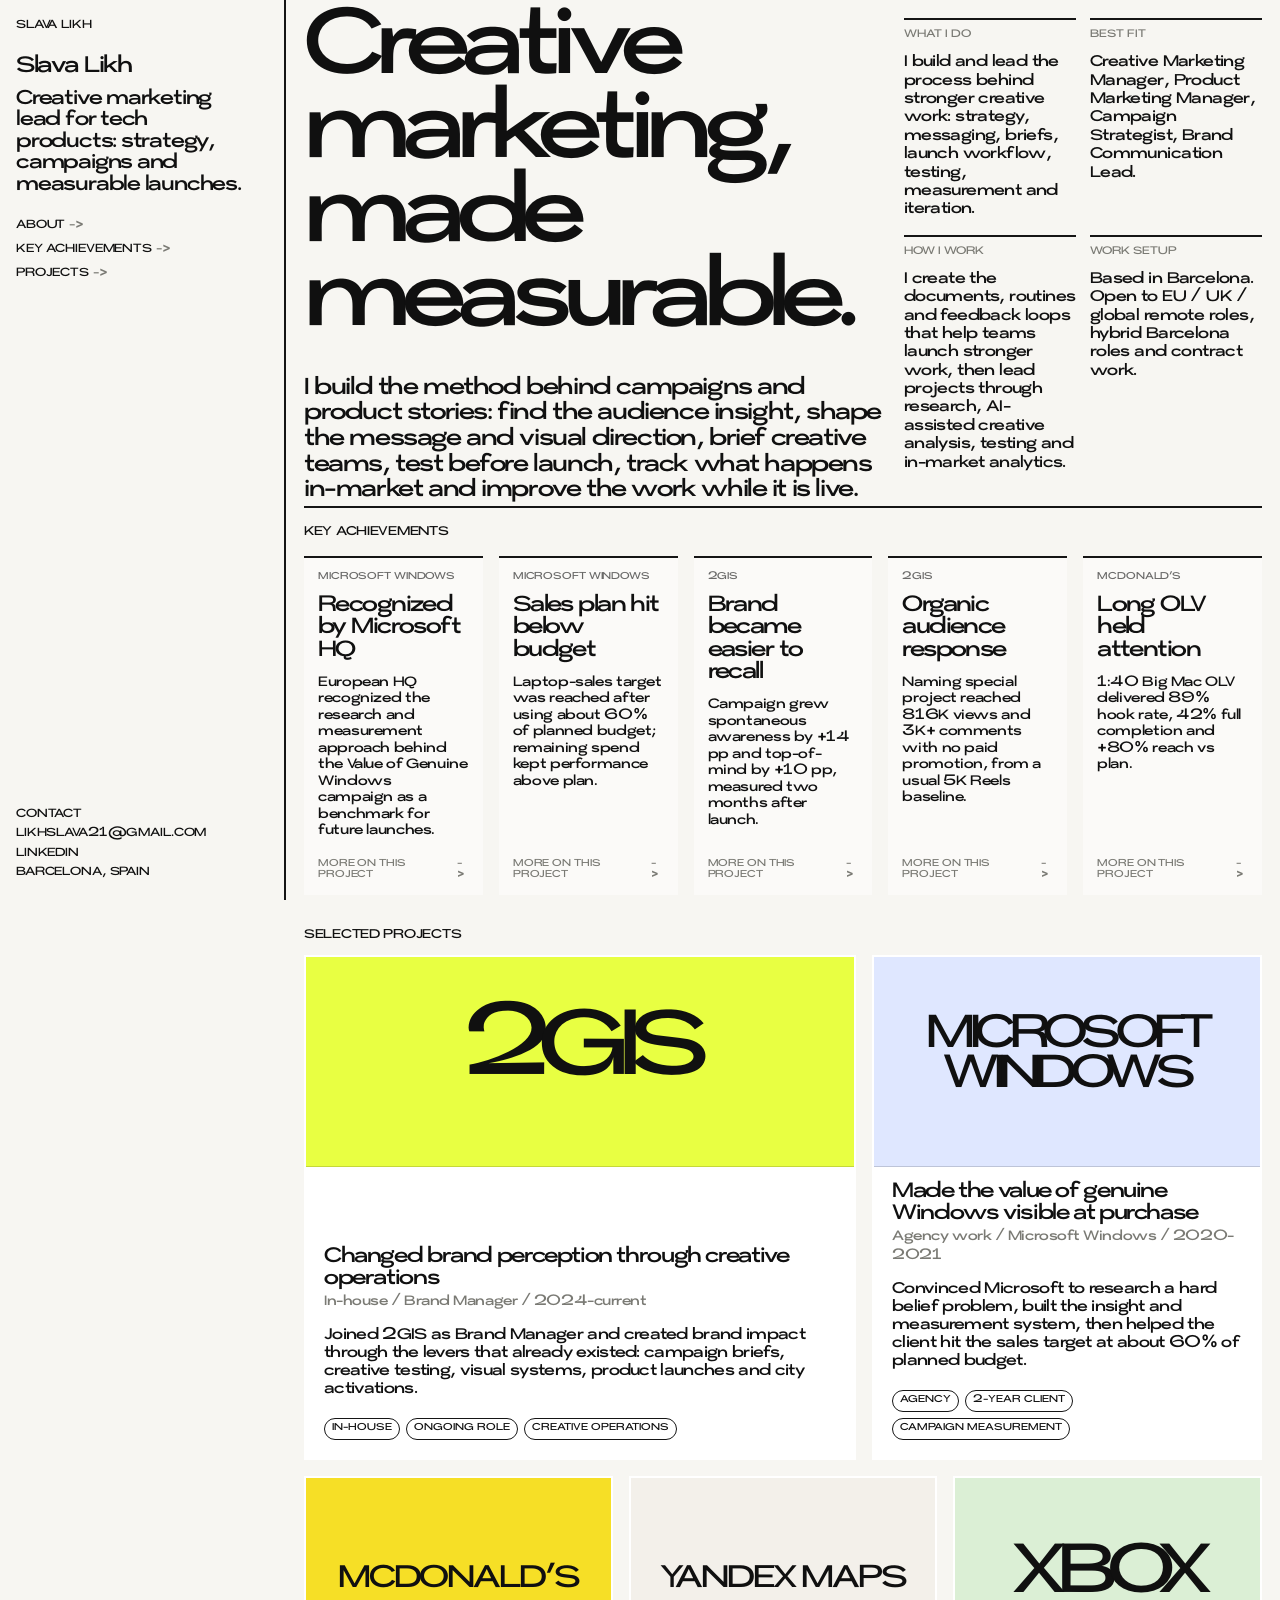
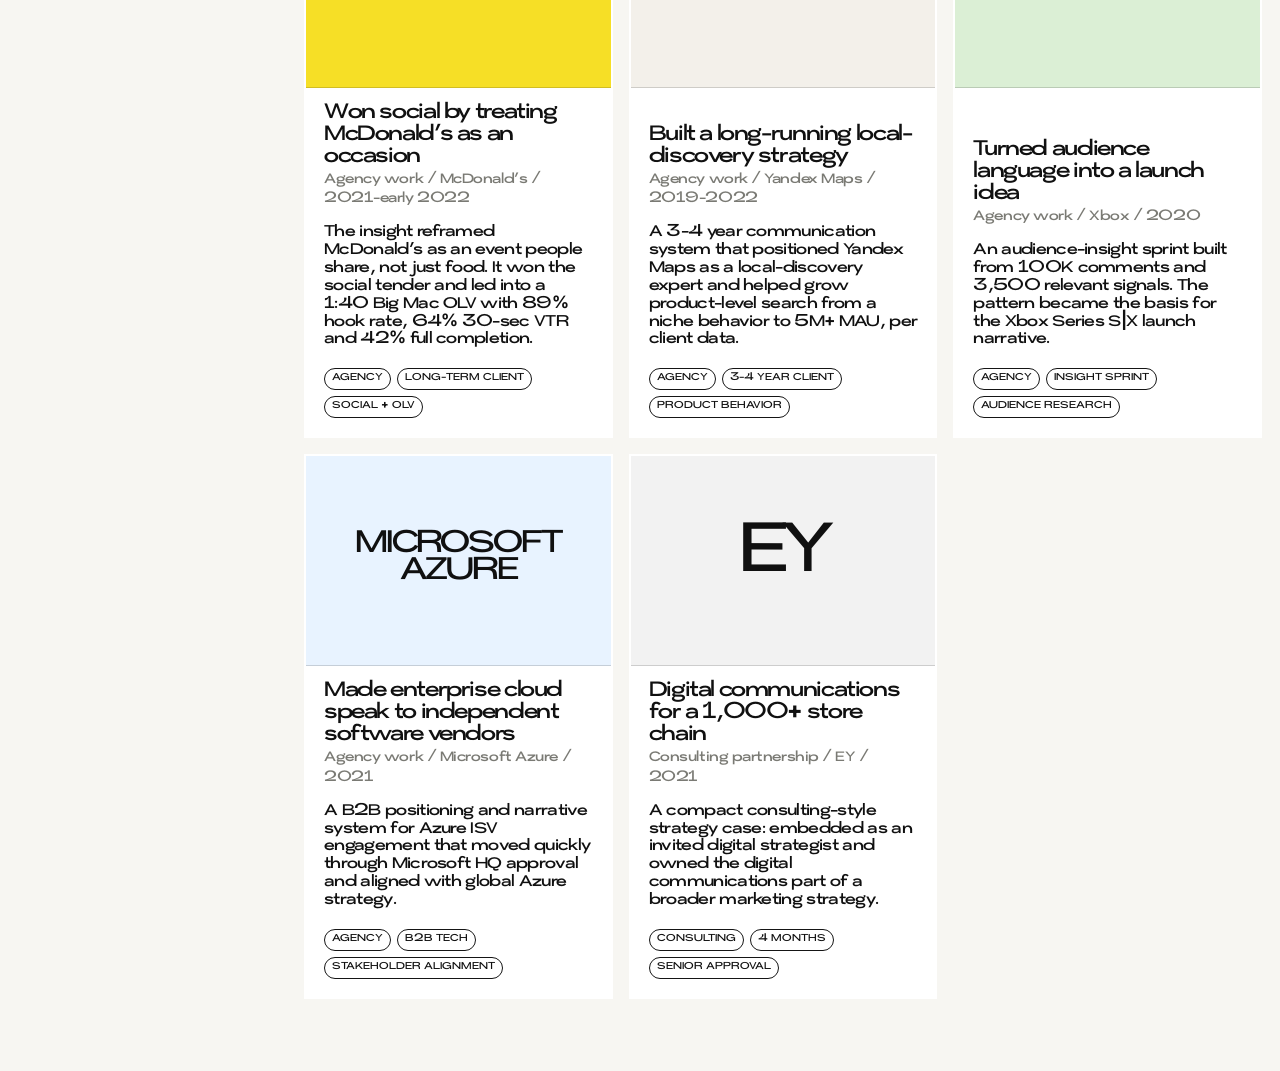
==== commit 704b8519: "Strengthen portfolio case studies" ====
--- a/index.html
+++ b/index.html
@@ -17,11 +17,12 @@
         <div class="rail-kicker">SLAVA LIKH</div>
         <div class="bio">
           <h1>Slava Likh</h1>
-          <p>I work at the intersection of creative strategy, product marketing and data. I turn strong ideas into tested, executable campaign systems.</p>
+          <p>Creative marketing lead for tech products: strategy, campaigns and measurable launches.</p>
         </div>
         <nav class="rail-links" aria-label="Primary navigation">
-          <a href="#results">Selected results</a>
-          <a href="#projects">Selected projects</a>
+          <a href="#about">About</a>
+          <a href="#achievements">Key achievements</a>
+          <a href="#projects">Projects</a>
         </nav>
       </div>
       <div class="rail-contact">
@@ -33,7 +34,7 @@
     </aside>
 
     <main class="work">
-      <section class="topbar" aria-label="Introduction">
+      <section id="about" class="topbar" aria-label="Introduction">
         <div class="statement">
           <h2>Creative marketing, made measurable.</h2>
           <p class="lead">I build the method behind campaigns and product stories: find the audience insight, shape the message and visual direction, brief creative teams, test before launch, track what happens in-market and improve the work while it is live.</p>
@@ -41,15 +42,15 @@
         <div class="meta-stack">
           <div class="meta-card">
             <span class="label">What I do</span>
-            <p>Creative strategy, product messaging, campaign systems, GTM narratives, creative testing and measurement.</p>
+            <p>I build and lead the process behind stronger creative work: strategy, messaging, briefs, launch workflow, testing, measurement and iteration.</p>
           </div>
           <div class="meta-card">
             <span class="label">Best fit</span>
-            <p>Creative Marketing, Product Marketing, Brand Marketing, Campaign Strategy, Marketing Lead.</p>
+            <p>Creative Marketing Manager, Product Marketing Manager, Campaign Strategist, Brand Communication Lead.</p>
           </div>
           <div class="meta-card">
             <span class="label">How I work</span>
-            <p>I lead cross-functional projects through interviews, quant research, AI-assisted analysis, creative testing, analytics and iteration.</p>
+            <p>I create the documents, routines and feedback loops that help teams launch stronger work, then lead projects through research, AI-assisted creative analysis, testing and in-market analytics.</p>
           </div>
           <div class="meta-card">
             <span class="label">Work setup</span>
@@ -58,31 +59,36 @@
         </div>
       </section>
 
-      <h2 id="results" class="section-title">Selected results</h2>
-      <section class="proof" aria-label="Selected results">
-        <div class="proof-item">
-          <strong>HQ benchmark</strong>
-          <p>Microsoft European HQ recognized the genuine Windows methodology as a benchmark for campaign launches.</p>
+      <h2 id="achievements" class="section-title">Key achievements</h2>
+      <section class="proof" aria-label="Key achievements">
+        <div class="proof-item">
+          <span class="proof-brand">Microsoft Windows</span>
+          <strong>Recognized by Microsoft HQ</strong>
+          <p>European HQ recognized the research and measurement approach behind the Value of Genuine Windows campaign as a benchmark for future launches.</p>
           <a class="proof-link" href="cases/microsoft-windows.html">More on this project</a>
         </div>
         <div class="proof-item">
-          <strong>60% budget</strong>
-          <p>Microsoft Windows hit the laptop-sales target at about 60% of planned campaign budget.</p>
+          <span class="proof-brand">Microsoft Windows</span>
+          <strong>Sales plan hit below budget</strong>
+          <p>Laptop-sales target was reached after using about 60% of planned budget; remaining spend kept performance above plan.</p>
           <a class="proof-link" href="cases/microsoft-windows.html">More on this project</a>
         </div>
         <div class="proof-item">
-          <strong>+14 pp / +10 pp</strong>
-          <p>2GIS campaign lifted spontaneous awareness and top-of-mind awareness, measured two months after campaign end.</p>
+          <span class="proof-brand">2GIS</span>
+          <strong>Brand became easier to recall</strong>
+          <p>Campaign grew spontaneous awareness by +14 pp and top-of-mind by +10 pp, measured two months after launch.</p>
           <a class="proof-link" href="cases/2gis.html">More on this project</a>
         </div>
         <div class="proof-item">
-          <strong>816K / 3K+</strong>
-          <p>Organic 2GIS naming project reached 816K views and 3K+ comments with no paid promotion.</p>
+          <span class="proof-brand">2GIS</span>
+          <strong>Organic audience response</strong>
+          <p>Naming special project reached 816K views and 3K+ comments with no paid promotion, from a usual 5K Reels baseline.</p>
           <a class="proof-link" href="cases/2gis.html">More on this project</a>
         </div>
         <div class="proof-item">
-          <strong>89% hook</strong>
-          <p>McDonald's 1:40 Big Mac OLV delivered 89% hook rate, 42% completion and +80% reach vs plan.</p>
+          <span class="proof-brand">McDonald's</span>
+          <strong>Long OLV held attention</strong>
+          <p>1:40 Big Mac OLV delivered 89% hook rate, 42% full completion and +80% reach vs plan.</p>
           <a class="proof-link" href="cases/mcdonalds.html">More on this project</a>
         </div>
       </section>
@@ -93,13 +99,13 @@
           <div class="tile-inner">
             <div class="mark two-gis"><span>2GIS</span></div>
             <div>
-              <h3 class="tile-title">Built brand influence through creative operations</h3>
+              <h3 class="tile-title">Changed brand perception through creative operations</h3>
               <div class="tile-meta">In-house / Brand Manager / 2024-current</div>
               <p class="tile-copy">Joined 2GIS as Brand Manager and created brand impact through the levers that already existed: campaign briefs, creative testing, visual systems, product launches and city activations.</p>
               <div class="tile-tags">
                 <span class="tag">In-house</span>
                 <span class="tag">Ongoing role</span>
-                <span class="tag">Creative effectiveness</span>
+                <span class="tag">Creative operations</span>
               </div>
             </div>
           </div>
@@ -109,7 +115,7 @@
           <div class="tile-inner">
             <div class="mark windows"><span>Microsoft Windows</span></div>
             <div>
-              <h3 class="tile-title">Made genuine Windows worth paying for</h3>
+              <h3 class="tile-title">Made the value of genuine Windows visible at purchase</h3>
               <div class="tile-meta">Agency work / Microsoft Windows / 2020-2021</div>
               <p class="tile-copy">Convinced Microsoft to research a hard belief problem, built the insight and measurement system, then helped the client hit the sales target at about 60% of planned budget.</p>
               <div class="tile-tags">
@@ -159,10 +165,10 @@
             <div>
               <h3 class="tile-title">Turned audience language into a launch idea</h3>
               <div class="tile-meta">Agency work / Xbox / 2020</div>
-              <p class="tile-copy">Analyzed 100K comments and found 3,500 that revealed the insight: games can inspire people to try something new. That became the basis for the Xbox Series S|X launch narrative.</p>
-              <div class="tile-tags">
-                <span class="tag">Agency</span>
-                <span class="tag">Launch</span>
+              <p class="tile-copy">An audience-insight sprint built from 100K comments and 3,500 relevant signals. The pattern became the basis for the Xbox Series S|X launch narrative.</p>
+              <div class="tile-tags">
+                <span class="tag">Agency</span>
+                <span class="tag">Insight sprint</span>
                 <span class="tag">Audience research</span>
               </div>
             </div>
@@ -175,11 +181,11 @@
             <div>
               <h3 class="tile-title">Made enterprise cloud speak to independent software vendors</h3>
               <div class="tile-meta">Agency work / Microsoft Azure / 2021</div>
-              <p class="tile-copy">A positioning and communication strategy for Azure ISV engagement that moved quickly through Microsoft HQ approval and aligned with global Azure strategy.</p>
+              <p class="tile-copy">A B2B positioning and narrative system for Azure ISV engagement that moved quickly through Microsoft HQ approval and aligned with global Azure strategy.</p>
               <div class="tile-tags">
                 <span class="tag">Agency</span>
                 <span class="tag">B2B tech</span>
-                <span class="tag">HQ approval</span>
+                <span class="tag">Stakeholder alignment</span>
               </div>
             </div>
           </div>
@@ -191,7 +197,7 @@
             <div>
               <h3 class="tile-title">Digital communications for a 1,000+ store chain</h3>
               <div class="tile-meta">Consulting partnership / EY / 2021</div>
-              <p class="tile-copy">Embedded as an invited digital strategist and owned the digital communications part of a broader marketing strategy.</p>
+              <p class="tile-copy">A compact consulting-style strategy case: embedded as an invited digital strategist and owned the digital communications part of a broader marketing strategy.</p>
               <div class="tile-tags">
                 <span class="tag">Consulting</span>
                 <span class="tag">4 months</span>
--- a/styles.css
+++ b/styles.css
@@ -98,6 +98,16 @@
   margin-top: 20px;
 }
 
+.home-link {
+  display: inline-block;
+  margin-top: 18px;
+  font-size: 13px;
+  line-height: 1;
+  text-transform: uppercase;
+  letter-spacing: -0.01em;
+  font-weight: 700;
+}
+
 .rail-links a::after {
   content: " ->";
   color: var(--muted);
@@ -353,6 +363,17 @@
   flex-direction: column;
 }
 
+.proof-brand {
+  display: block;
+  margin-bottom: 14px;
+  color: rgba(16, 16, 16, 0.62);
+  font-size: 11px;
+  line-height: 1;
+  text-transform: uppercase;
+  letter-spacing: -0.01em;
+  font-weight: 800;
+}
+
 .proof-item strong {
   display: block;
   font-size: clamp(23px, 1.9vw, 34px);
@@ -364,7 +385,8 @@
 .proof-item p {
   margin: 0;
   font-weight: 700;
-  letter-spacing: -0.035em;
+  line-height: 1.1;
+  letter-spacing: -0.025em;
 }
 
 .proof-link {
@@ -438,9 +460,9 @@
 
 .case-intro h1 {
   margin: 0 0 18px;
-  font-size: clamp(42px, 4.65vw, 88px);
-  line-height: 0.88;
-  letter-spacing: -0.075em;
+  font-size: clamp(40px, 4.35vw, 82px);
+  line-height: 0.9;
+  letter-spacing: -0.07em;
 }
 
 .case-intro p {
@@ -504,8 +526,8 @@
 .case-section li {
   max-width: 980px;
   font-size: clamp(17px, 1.22vw, 23px);
-  line-height: 1.16;
-  letter-spacing: -0.035em;
+  line-height: 1.2;
+  letter-spacing: -0.028em;
   font-weight: 700;
 }
 
@@ -648,9 +670,152 @@
   max-width: 760px;
   margin: 14px 0 0;
   font-size: clamp(15px, 1vw, 18px);
-  line-height: 1.12;
-  letter-spacing: -0.035em;
+  line-height: 1.16;
+  letter-spacing: -0.028em;
   font-weight: 700;
+}
+
+.method-map {
+  display: grid;
+  grid-template-columns: repeat(4, minmax(0, 1fr));
+  gap: 0;
+  margin: 18px 0 18px;
+  border: 2px solid var(--line);
+  background: rgba(255, 255, 255, 0.5);
+}
+
+.method-map article {
+  min-height: 150px;
+  padding: 14px 15px 16px;
+  border-right: 1px solid var(--line);
+}
+
+.method-map article:last-child {
+  border-right: 0;
+}
+
+.method-map span,
+.attribute-grid span {
+  display: block;
+  margin-bottom: 16px;
+  color: rgba(16, 16, 16, 0.62);
+  font-size: 12px;
+  line-height: 1;
+  text-transform: uppercase;
+  letter-spacing: -0.02em;
+  font-weight: 800;
+}
+
+.method-map strong {
+  display: block;
+  font-size: clamp(17px, 1.22vw, 24px);
+  line-height: 1.02;
+  letter-spacing: -0.045em;
+  font-weight: 900;
+}
+
+.method-map-compact {
+  grid-template-columns: repeat(3, minmax(0, 1fr));
+  max-width: 960px;
+}
+
+.consulting-frame {
+  display: grid;
+  grid-template-columns: repeat(4, minmax(0, 1fr));
+  gap: 0;
+  margin: 18px 0 0;
+  border: 2px solid var(--line);
+  background: rgba(255, 255, 255, 0.5);
+}
+
+.consulting-frame article {
+  min-height: 220px;
+  padding: 14px 15px 16px;
+  border-right: 1px solid var(--line);
+}
+
+.consulting-frame article:last-child {
+  border-right: 0;
+}
+
+.consulting-frame span,
+.consulting-recommendation span {
+  display: block;
+  margin-bottom: 14px;
+  color: rgba(16, 16, 16, 0.62);
+  font-size: 12px;
+  line-height: 1;
+  text-transform: uppercase;
+  letter-spacing: -0.02em;
+  font-weight: 800;
+}
+
+.consulting-frame strong,
+.consulting-recommendation strong {
+  display: block;
+  font-size: clamp(21px, 1.6vw, 31px);
+  line-height: 0.98;
+  letter-spacing: -0.058em;
+  font-weight: 900;
+}
+
+.consulting-frame p,
+.consulting-recommendation p {
+  max-width: 520px;
+  margin: 12px 0 0;
+  color: rgba(16, 16, 16, 0.78);
+  font-size: clamp(15px, 0.96vw, 18px);
+  line-height: 1.16;
+  letter-spacing: -0.028em;
+  font-weight: 700;
+}
+
+.consulting-recommendation {
+  margin: 14px 0 18px;
+  padding: 15px 16px 17px;
+  border: 2px solid var(--line);
+  background: var(--accent);
+}
+
+.consulting-recommendation strong {
+  max-width: 980px;
+  font-size: clamp(24px, 2.2vw, 42px);
+  line-height: 0.94;
+}
+
+.consulting-recommendation p {
+  max-width: 860px;
+  color: var(--ink);
+}
+
+.attribute-grid {
+  display: grid;
+  grid-template-columns: repeat(3, minmax(0, 1fr));
+  gap: 12px;
+  margin: 18px 0;
+}
+
+.attribute-grid article {
+  min-height: 150px;
+  padding: 14px 15px 16px;
+  border-top: 2px solid var(--line);
+  background: rgba(255, 255, 255, 0.5);
+}
+
+.attribute-grid span {
+  color: var(--ink);
+  font-size: clamp(28px, 2.45vw, 46px);
+  line-height: 0.92;
+  letter-spacing: -0.065em;
+  font-weight: 900;
+}
+
+.attribute-grid p {
+  max-width: 420px;
+  margin: 0;
+  font-size: clamp(15px, 1vw, 18px);
+  line-height: 1.15;
+  letter-spacing: -0.028em;
 }
 
 .visual-case-grid {
@@ -732,8 +897,8 @@
   max-width: 820px;
   margin: 0 0 12px;
   font-size: clamp(16px, 1.05vw, 20px);
-  line-height: 1.16;
-  letter-spacing: -0.035em;
+  line-height: 1.18;
+  letter-spacing: -0.028em;
   font-weight: 700;
 }
 
@@ -782,8 +947,27 @@
   .proof,
   .result-panel,
   .result-grid,
+  .method-map,
+  .attribute-grid,
+  .consulting-frame,
   .visual-case-grid {
     grid-template-columns: 1fr 1fr;
+  }
+
+  .consulting-frame article:nth-child(2n) {
+    border-right: 0;
+  }
+
+  .consulting-frame article:nth-child(n + 3) {
+    border-top: 1px solid var(--line);
+  }
+
+  .method-map article:nth-child(2n) {
+    border-right: 0;
+  }
+
+  .method-map article:nth-child(n + 3) {
+    border-top: 1px solid var(--line);
   }
 
   .visual-case-card-wide figure {
@@ -813,8 +997,35 @@
   .proof,
   .result-panel,
   .result-grid,
+  .method-map,
+  .attribute-grid,
+  .consulting-frame,
   .visual-case-grid {
     grid-template-columns: 1fr;
+  }
+
+  .consulting-frame article,
+  .consulting-frame article:nth-child(2n),
+  .consulting-frame article:nth-child(n + 3) {
+    border-right: 0;
+    border-top: 0;
+    border-bottom: 1px solid var(--line);
+  }
+
+  .consulting-frame article:last-child {
+    border-bottom: 0;
+  }
+
+  .method-map article,
+  .method-map article:nth-child(2n),
+  .method-map article:nth-child(n + 3) {
+    border-right: 0;
+    border-top: 0;
+    border-bottom: 1px solid var(--line);
+  }
+
+  .method-map article:last-child {
+    border-bottom: 0;
   }
 
   .result-item,
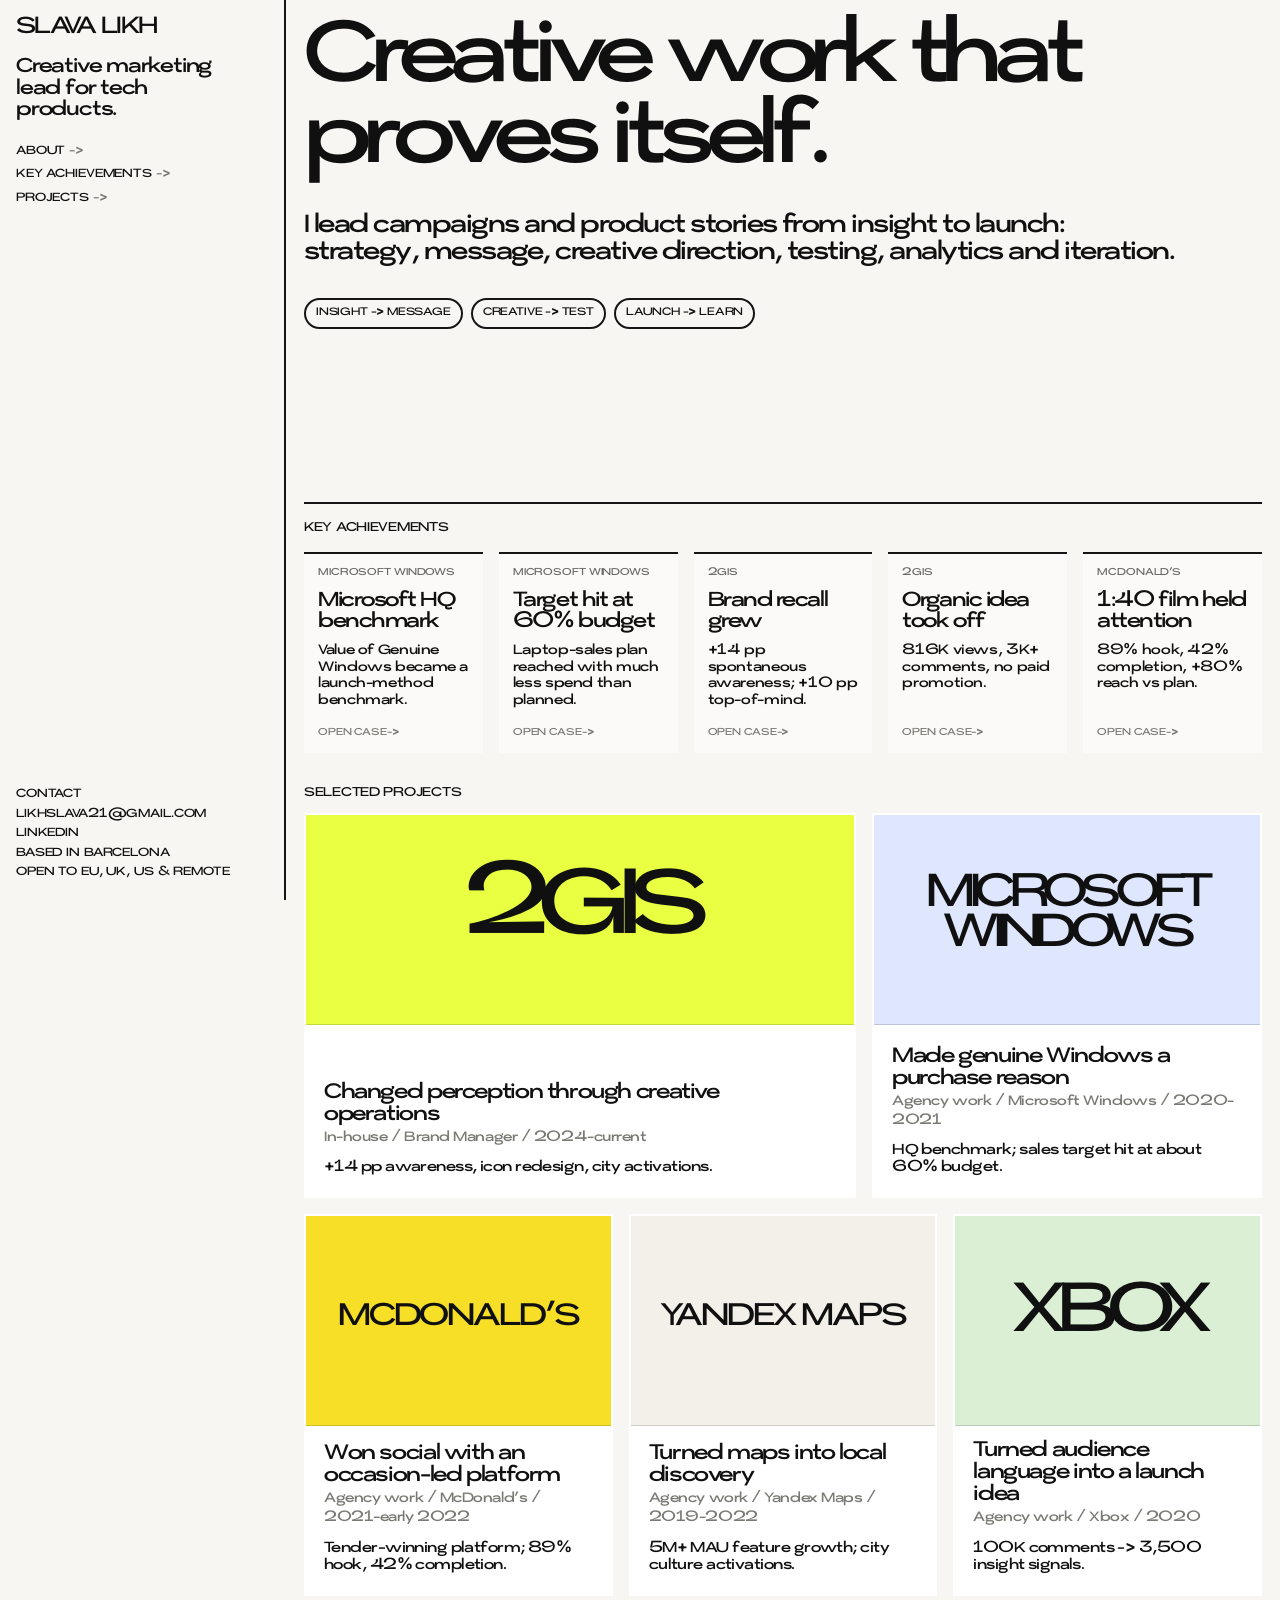
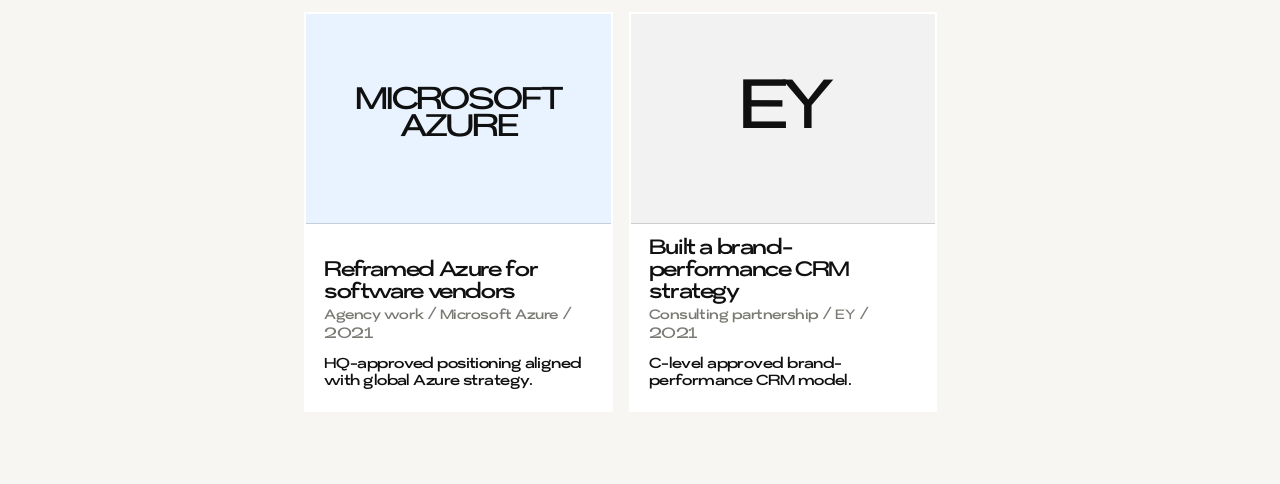
==== commit b82b78b7: "Simplify portfolio homepage" ====
--- a/index.html
+++ b/index.html
@@ -16,8 +16,7 @@
       <div>
         <div class="rail-kicker">SLAVA LIKH</div>
         <div class="bio">
-          <h1>Slava Likh</h1>
-          <p>Creative marketing lead for tech products: strategy, campaigns and measurable launches.</p>
+          <p>Creative marketing lead for tech products.</p>
         </div>
         <nav class="rail-links" aria-label="Primary navigation">
           <a href="#about">About</a>
@@ -29,32 +28,20 @@
         <span>Contact</span>
         <a href="mailto:likhslava21@gmail.com">likhslava21@gmail.com</a>
         <a href="https://linkedin.com/in/slavalikh">LinkedIn</a>
-        <span>Barcelona, Spain</span>
+        <span>Based in Barcelona</span>
+        <span>Open to EU, UK, US & remote</span>
       </div>
     </aside>
 
     <main class="work">
       <section id="about" class="topbar" aria-label="Introduction">
         <div class="statement">
-          <h2>Creative marketing, made measurable.</h2>
-          <p class="lead">I build the method behind campaigns and product stories: find the audience insight, shape the message and visual direction, brief creative teams, test before launch, track what happens in-market and improve the work while it is live.</p>
-        </div>
-        <div class="meta-stack">
-          <div class="meta-card">
-            <span class="label">What I do</span>
-            <p>I build and lead the process behind stronger creative work: strategy, messaging, briefs, launch workflow, testing, measurement and iteration.</p>
-          </div>
-          <div class="meta-card">
-            <span class="label">Best fit</span>
-            <p>Creative Marketing Manager, Product Marketing Manager, Campaign Strategist, Brand Communication Lead.</p>
-          </div>
-          <div class="meta-card">
-            <span class="label">How I work</span>
-            <p>I create the documents, routines and feedback loops that help teams launch stronger work, then lead projects through research, AI-assisted creative analysis, testing and in-market analytics.</p>
-          </div>
-          <div class="meta-card">
-            <span class="label">Work setup</span>
-            <p>Based in Barcelona. Open to EU / UK / global remote roles, hybrid Barcelona roles and contract work.</p>
+          <h2>Creative work that proves itself.</h2>
+          <p class="lead">I lead campaigns and product stories from insight to launch: strategy, message, creative direction, testing, analytics and iteration.</p>
+          <div class="signal-strip" aria-label="Working principles">
+            <span>Insight -> message</span>
+            <span>Creative -> test</span>
+            <span>Launch -> learn</span>
           </div>
         </div>
       </section>
@@ -63,33 +50,33 @@
       <section class="proof" aria-label="Key achievements">
         <div class="proof-item">
           <span class="proof-brand">Microsoft Windows</span>
-          <strong>Recognized by Microsoft HQ</strong>
-          <p>European HQ recognized the research and measurement approach behind the Value of Genuine Windows campaign as a benchmark for future launches.</p>
-          <a class="proof-link" href="cases/microsoft-windows.html">More on this project</a>
+          <strong>Microsoft HQ benchmark</strong>
+          <p>Value of Genuine Windows became a launch-method benchmark.</p>
+          <a class="proof-link" href="cases/microsoft-windows.html">Open case</a>
         </div>
         <div class="proof-item">
           <span class="proof-brand">Microsoft Windows</span>
-          <strong>Sales plan hit below budget</strong>
-          <p>Laptop-sales target was reached after using about 60% of planned budget; remaining spend kept performance above plan.</p>
-          <a class="proof-link" href="cases/microsoft-windows.html">More on this project</a>
+          <strong>Target hit at 60% budget</strong>
+          <p>Laptop-sales plan reached with much less spend than planned.</p>
+          <a class="proof-link" href="cases/microsoft-windows.html">Open case</a>
         </div>
         <div class="proof-item">
           <span class="proof-brand">2GIS</span>
-          <strong>Brand became easier to recall</strong>
-          <p>Campaign grew spontaneous awareness by +14 pp and top-of-mind by +10 pp, measured two months after launch.</p>
-          <a class="proof-link" href="cases/2gis.html">More on this project</a>
+          <strong>Brand recall grew</strong>
+          <p>+14 pp spontaneous awareness; +10 pp top-of-mind.</p>
+          <a class="proof-link" href="cases/2gis.html">Open case</a>
         </div>
         <div class="proof-item">
           <span class="proof-brand">2GIS</span>
-          <strong>Organic audience response</strong>
-          <p>Naming special project reached 816K views and 3K+ comments with no paid promotion, from a usual 5K Reels baseline.</p>
-          <a class="proof-link" href="cases/2gis.html">More on this project</a>
+          <strong>Organic idea took off</strong>
+          <p>816K views, 3K+ comments, no paid promotion.</p>
+          <a class="proof-link" href="cases/2gis.html">Open case</a>
         </div>
         <div class="proof-item">
           <span class="proof-brand">McDonald's</span>
-          <strong>Long OLV held attention</strong>
-          <p>1:40 Big Mac OLV delivered 89% hook rate, 42% full completion and +80% reach vs plan.</p>
-          <a class="proof-link" href="cases/mcdonalds.html">More on this project</a>
+          <strong>1:40 film held attention</strong>
+          <p>89% hook, 42% completion, +80% reach vs plan.</p>
+          <a class="proof-link" href="cases/mcdonalds.html">Open case</a>
         </div>
       </section>
 
@@ -99,14 +86,9 @@
           <div class="tile-inner">
             <div class="mark two-gis"><span>2GIS</span></div>
             <div>
-              <h3 class="tile-title">Changed brand perception through creative operations</h3>
+              <h3 class="tile-title">Changed perception through creative operations</h3>
               <div class="tile-meta">In-house / Brand Manager / 2024-current</div>
-              <p class="tile-copy">Joined 2GIS as Brand Manager and created brand impact through the levers that already existed: campaign briefs, creative testing, visual systems, product launches and city activations.</p>
-              <div class="tile-tags">
-                <span class="tag">In-house</span>
-                <span class="tag">Ongoing role</span>
-                <span class="tag">Creative operations</span>
-              </div>
+              <p class="tile-copy">+14 pp awareness, icon redesign, city activations.</p>
             </div>
           </div>
         </a>
@@ -115,14 +97,9 @@
           <div class="tile-inner">
             <div class="mark windows"><span>Microsoft Windows</span></div>
             <div>
-              <h3 class="tile-title">Made the value of genuine Windows visible at purchase</h3>
+              <h3 class="tile-title">Made genuine Windows a purchase reason</h3>
               <div class="tile-meta">Agency work / Microsoft Windows / 2020-2021</div>
-              <p class="tile-copy">Convinced Microsoft to research a hard belief problem, built the insight and measurement system, then helped the client hit the sales target at about 60% of planned budget.</p>
-              <div class="tile-tags">
-                <span class="tag">Agency</span>
-                <span class="tag">2-year client</span>
-                <span class="tag">Campaign measurement</span>
-              </div>
+              <p class="tile-copy">HQ benchmark; sales target hit at about 60% budget.</p>
             </div>
           </div>
         </a>
@@ -131,14 +108,9 @@
           <div class="tile-inner">
             <div class="mark mcd"><span>McDonald's</span></div>
             <div>
-              <h3 class="tile-title">Won social by treating McDonald's as an occasion</h3>
+              <h3 class="tile-title">Won social with an occasion-led platform</h3>
               <div class="tile-meta">Agency work / McDonald's / 2021-early 2022</div>
-              <p class="tile-copy">The insight reframed McDonald's as an event people share, not just food. It won the social tender and led into a 1:40 Big Mac OLV with 89% hook rate, 64% 30-sec VTR and 42% full completion.</p>
-              <div class="tile-tags">
-                <span class="tag">Agency</span>
-                <span class="tag">Long-term client</span>
-                <span class="tag">Social + OLV</span>
-              </div>
+              <p class="tile-copy">Tender-winning platform; 89% hook, 42% completion.</p>
             </div>
           </div>
         </a>
@@ -147,14 +119,9 @@
           <div class="tile-inner">
             <div class="mark ymaps"><span>Yandex Maps</span></div>
             <div>
-              <h3 class="tile-title">Built a long-running local-discovery strategy</h3>
+              <h3 class="tile-title">Turned maps into local discovery</h3>
               <div class="tile-meta">Agency work / Yandex Maps / 2019-2022</div>
-              <p class="tile-copy">A 3-4 year communication system that positioned Yandex Maps as a local-discovery expert and helped grow product-level search from a niche behavior to 5M+ MAU, per client data.</p>
-              <div class="tile-tags">
-                <span class="tag">Agency</span>
-                <span class="tag">3-4 year client</span>
-                <span class="tag">Product behavior</span>
-              </div>
+              <p class="tile-copy">5M+ MAU feature growth; city culture activations.</p>
             </div>
           </div>
         </a>
@@ -165,12 +132,7 @@
             <div>
               <h3 class="tile-title">Turned audience language into a launch idea</h3>
               <div class="tile-meta">Agency work / Xbox / 2020</div>
-              <p class="tile-copy">An audience-insight sprint built from 100K comments and 3,500 relevant signals. The pattern became the basis for the Xbox Series S|X launch narrative.</p>
-              <div class="tile-tags">
-                <span class="tag">Agency</span>
-                <span class="tag">Insight sprint</span>
-                <span class="tag">Audience research</span>
-              </div>
+              <p class="tile-copy">100K comments -> 3,500 insight signals.</p>
             </div>
           </div>
         </a>
@@ -179,14 +141,9 @@
           <div class="tile-inner">
             <div class="mark azure"><span>Microsoft Azure</span></div>
             <div>
-              <h3 class="tile-title">Made enterprise cloud speak to independent software vendors</h3>
+              <h3 class="tile-title">Reframed Azure for software vendors</h3>
               <div class="tile-meta">Agency work / Microsoft Azure / 2021</div>
-              <p class="tile-copy">A B2B positioning and narrative system for Azure ISV engagement that moved quickly through Microsoft HQ approval and aligned with global Azure strategy.</p>
-              <div class="tile-tags">
-                <span class="tag">Agency</span>
-                <span class="tag">B2B tech</span>
-                <span class="tag">Stakeholder alignment</span>
-              </div>
+              <p class="tile-copy">HQ-approved positioning aligned with global Azure strategy.</p>
             </div>
           </div>
         </a>
@@ -195,14 +152,9 @@
           <div class="tile-inner">
             <div class="mark ey"><span>EY</span></div>
             <div>
-              <h3 class="tile-title">Digital communications for a 1,000+ store chain</h3>
+              <h3 class="tile-title">Built a brand-performance CRM strategy</h3>
               <div class="tile-meta">Consulting partnership / EY / 2021</div>
-              <p class="tile-copy">A compact consulting-style strategy case: embedded as an invited digital strategist and owned the digital communications part of a broader marketing strategy.</p>
-              <div class="tile-tags">
-                <span class="tag">Consulting</span>
-                <span class="tag">4 months</span>
-                <span class="tag">Senior approval</span>
-              </div>
+              <p class="tile-copy">C-level approved brand-performance CRM model.</p>
             </div>
           </div>
         </a>
--- a/styles.css
+++ b/styles.css
@@ -71,8 +71,15 @@
   font-weight: 700;
 }
 
+.shell .rail-kicker {
+  font-size: 26px;
+  line-height: 0.96;
+  letter-spacing: -0.06em;
+  font-weight: 800;
+}
+
 .bio {
-  margin-top: 22px;
+  margin-top: 16px;
   max-width: 232px;
 }
 
@@ -125,63 +132,52 @@
 }
 
 .topbar {
-  display: grid;
-  grid-template-columns: minmax(0, 1fr) minmax(300px, 0.62fr);
-  gap: 22px;
-  min-height: 42vh;
+  min-height: 54vh;
   border-bottom: 2px solid var(--line);
+  display: flex;
+  align-items: flex-start;
+  padding-top: 10px;
 }
 
 .statement {
-  max-width: 980px;
+  max-width: 1180px;
   align-self: start;
 }
 
 .statement h2 {
   margin: 0;
-  font-size: clamp(56px, 8vw, 154px);
-  line-height: 0.82;
+  font-size: clamp(54px, 7.4vw, 138px);
+  line-height: 0.86;
   letter-spacing: -0.087em;
   font-weight: 800;
 }
 
 .statement .lead {
-  max-width: 740px;
+  max-width: 880px;
   margin: 24px 0 0;
-  font-size: clamp(21px, 2vw, 38px);
+  font-size: clamp(21px, 2.15vw, 40px);
   line-height: 1;
   letter-spacing: -0.055em;
   font-weight: 700;
 }
 
-.meta-stack {
-  display: grid;
-  grid-template-columns: 1fr 1fr;
-  gap: 14px;
-  align-self: start;
-}
-
-.meta-card {
-  border-top: 2px solid var(--line);
-  padding-top: 8px;
-  min-height: 108px;
-}
-
-.meta-card .label {
-  display: block;
-  margin-bottom: 12px;
-  color: var(--muted);
-  text-transform: uppercase;
+.signal-strip {
+  display: flex;
+  flex-wrap: wrap;
+  gap: 8px;
+  margin-top: 28px;
+}
+
+.signal-strip span {
+  display: inline-flex;
+  border: 2px solid var(--line);
+  padding: 7px 10px 8px;
+  border-radius: 999px;
   font-size: 12px;
-  font-weight: 800;
-}
-
-.meta-card p {
-  margin: 0;
-  font-size: 17px;
-  line-height: 1.08;
-  letter-spacing: -0.035em;
-  font-weight: 700;
+  line-height: 1;
+  text-transform: uppercase;
+  letter-spacing: -0.015em;
+  font-weight: 800;
 }
 
 .section-title {
@@ -321,29 +317,12 @@
 }
 
 .tile-copy {
-  margin: 15px 0 0;
-  max-width: 640px;
-  font-size: 17px;
-  line-height: 1.05;
-  letter-spacing: -0.04em;
+  margin: 12px 0 0;
+  max-width: 540px;
+  font-size: 16px;
+  line-height: 1.06;
+  letter-spacing: -0.035em;
   font-weight: 700;
-}
-
-.tile-tags {
-  display: flex;
-  flex-wrap: wrap;
-  gap: 6px;
-  margin-top: 18px;
-}
-
-.tag {
-  border: 1px solid var(--line);
-  padding: 4px 7px 5px;
-  border-radius: 999px;
-  font-size: 11px;
-  line-height: 1;
-  text-transform: uppercase;
-  font-weight: 800;
 }
 
 .proof {
@@ -355,7 +334,7 @@
 }
 
 .proof-item {
-  min-height: 180px;
+  min-height: 152px;
   padding: 14px;
   border-top: 2px solid var(--line);
   background: rgba(255, 255, 255, 0.5);
@@ -376,10 +355,10 @@
 
 .proof-item strong {
   display: block;
-  font-size: clamp(23px, 1.9vw, 34px);
+  font-size: clamp(22px, 1.75vw, 32px);
   line-height: 0.92;
   letter-spacing: -0.065em;
-  margin-bottom: 12px;
+  margin-bottom: 10px;
 }
 
 .proof-item p {
@@ -788,6 +767,25 @@
   color: var(--ink);
 }
 
+.video-embed {
+  position: relative;
+  width: 100%;
+  max-width: 980px;
+  margin: 18px 0;
+  border: 2px solid var(--line);
+  background: var(--ink);
+  aspect-ratio: 16 / 9;
+  overflow: hidden;
+}
+
+.video-embed iframe {
+  position: absolute;
+  inset: 0;
+  width: 100%;
+  height: 100%;
+  border: 0;
+}
+
 .attribute-grid {
   display: grid;
   grid-template-columns: repeat(3, minmax(0, 1fr));
@@ -942,7 +940,11 @@
     grid-template-columns: 1fr;
   }
 
-  .meta-stack,
+  .topbar {
+    min-height: auto;
+    padding-bottom: 30px;
+  }
+
   .case-meta,
   .proof,
   .result-panel,
@@ -992,7 +994,6 @@
     padding: 12px;
   }
 
-  .meta-stack,
   .case-meta,
   .proof,
   .result-panel,
@@ -1043,6 +1044,10 @@
     min-height: 300px;
   }
 
+  .topbar {
+    padding-bottom: 26px;
+  }
+
   .case-wordmark {
     margin-left: 0;
     margin-right: 0;
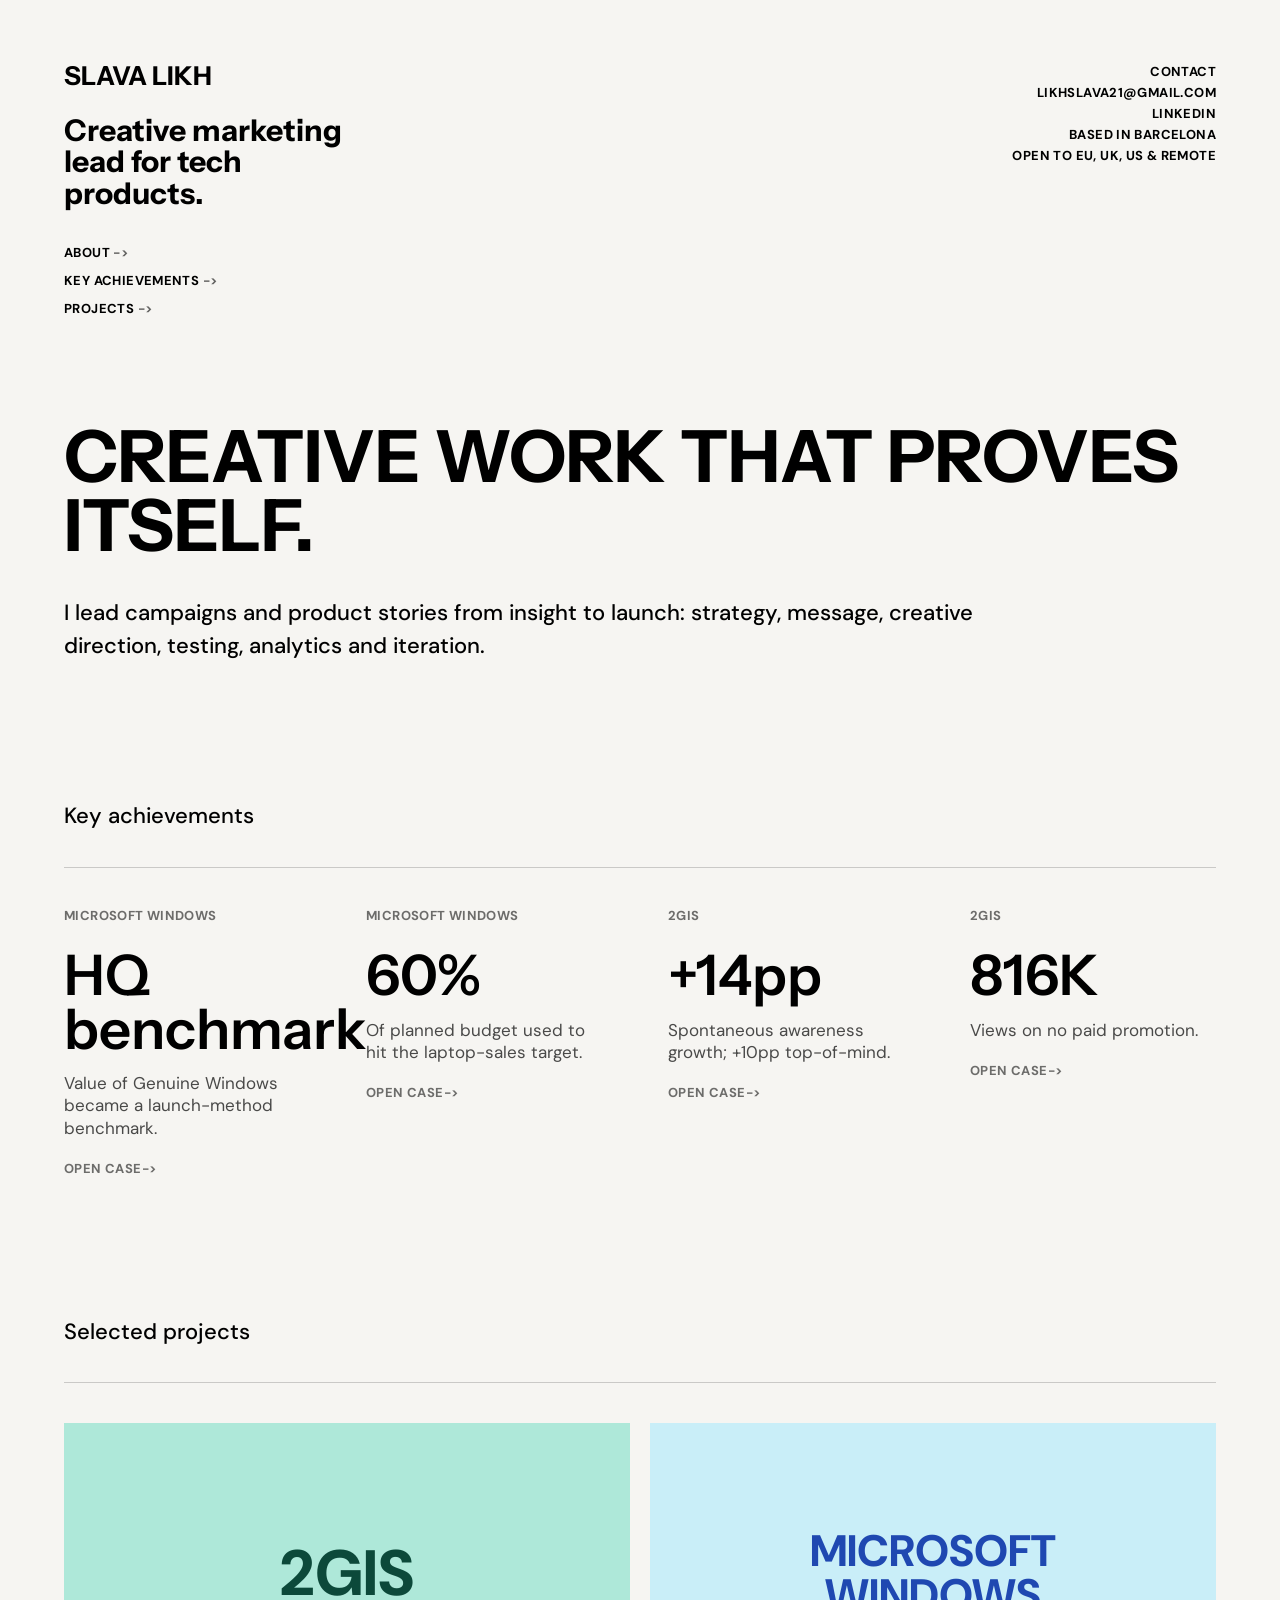
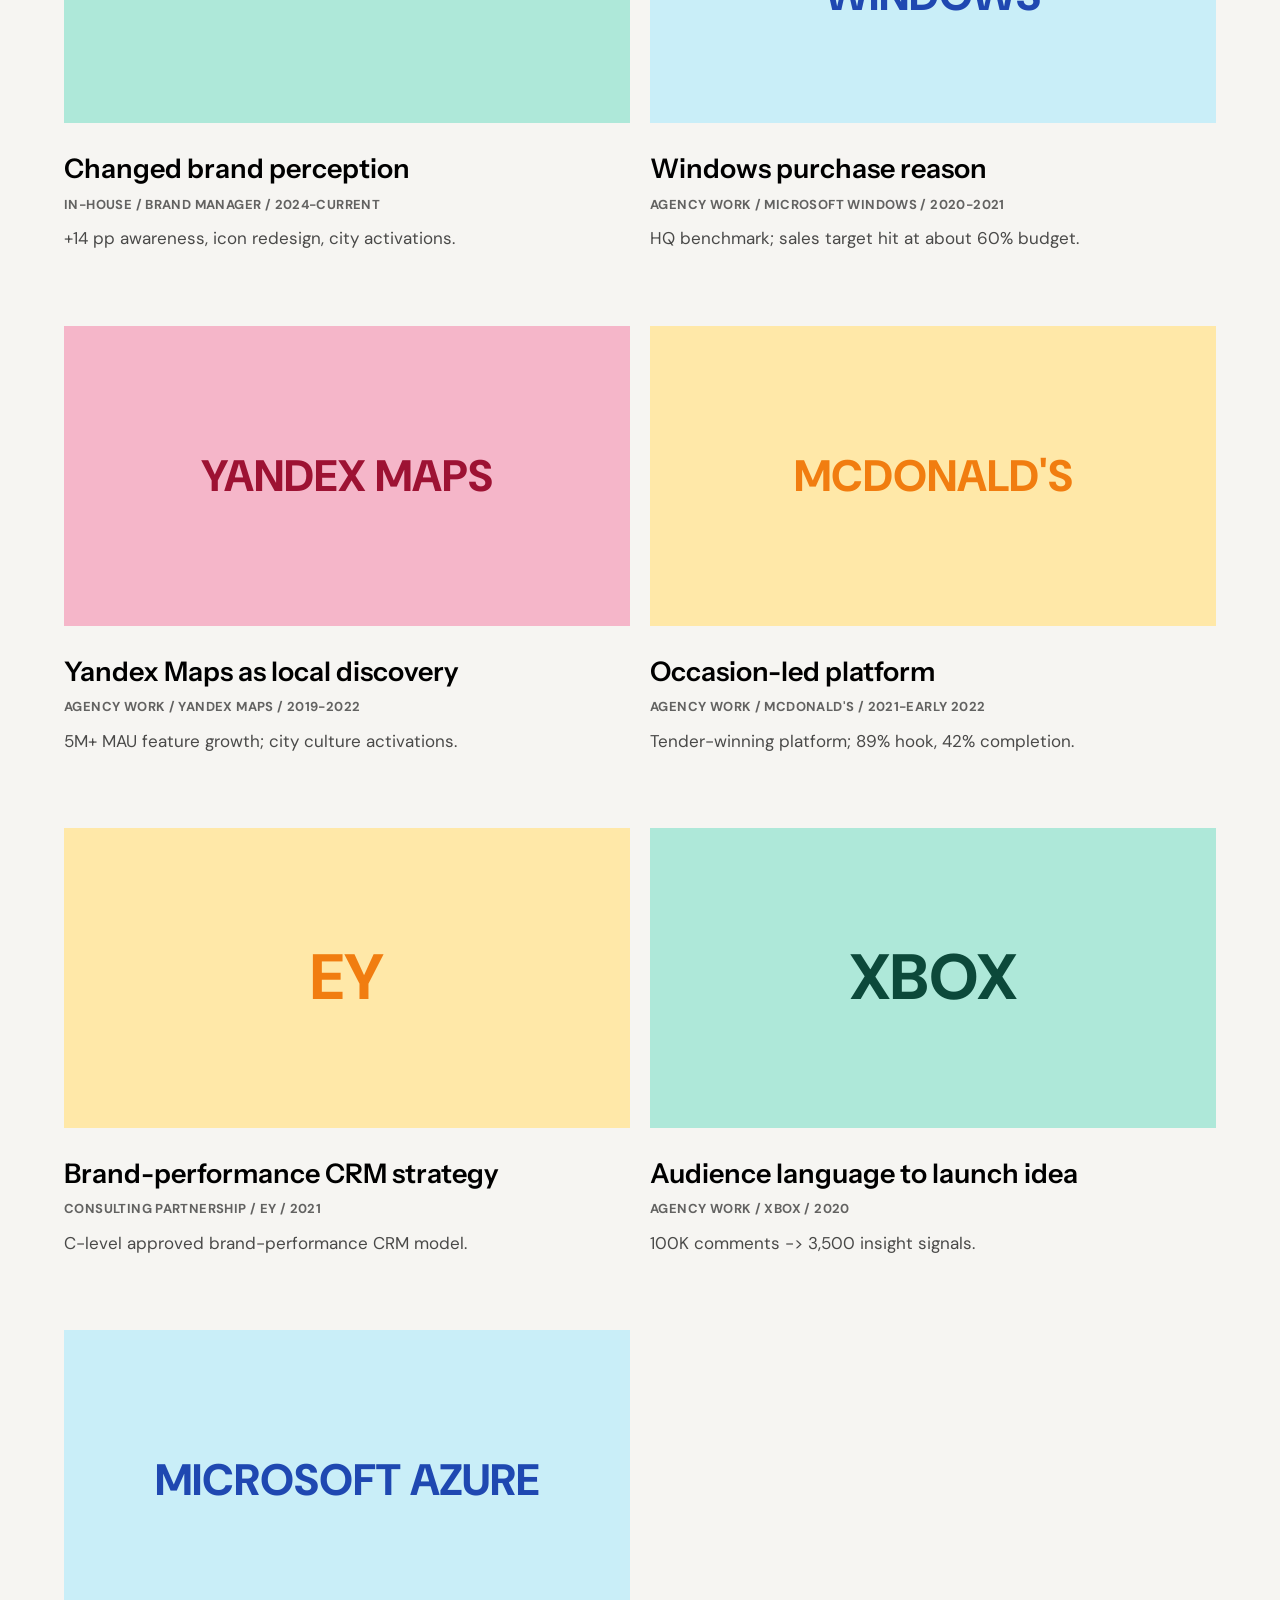
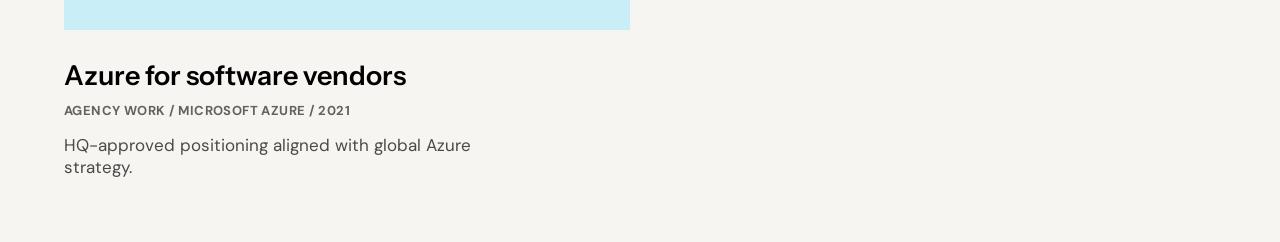
==== commit e416dbad: "Apply Figma portfolio design system" ====
--- a/index.html
+++ b/index.html
@@ -7,7 +7,7 @@
   <meta name="description" content="Portfolio of Slava Likh, creative and product marketing lead for tech products.">
   <link rel="preconnect" href="https://fonts.googleapis.com">
   <link rel="preconnect" href="https://fonts.gstatic.com" crossorigin>
-  <link href="https://fonts.googleapis.com/css2?family=Inter:wght@500;700;800;900&display=swap" rel="stylesheet">
+  <link href="https://fonts.googleapis.com/css2?family=DM+Sans:wght@400;500;600;700&family=Instrument+Sans:wght@600;700;800&display=swap" rel="stylesheet">
   <link rel="stylesheet" href="styles.css">
 </head>
 <body>
@@ -38,11 +38,6 @@
         <div class="statement">
           <h2>Creative work that proves itself.</h2>
           <p class="lead">I lead campaigns and product stories from insight to launch: strategy, message, creative direction, testing, analytics and iteration.</p>
-          <div class="signal-strip" aria-label="Working principles">
-            <span>Insight -> message</span>
-            <span>Creative -> test</span>
-            <span>Launch -> learn</span>
-          </div>
         </div>
       </section>
 
@@ -50,111 +45,105 @@
       <section class="proof" aria-label="Key achievements">
         <div class="proof-item">
           <span class="proof-brand">Microsoft Windows</span>
-          <strong>Microsoft HQ benchmark</strong>
+          <strong>HQ benchmark</strong>
           <p>Value of Genuine Windows became a launch-method benchmark.</p>
           <a class="proof-link" href="cases/microsoft-windows.html">Open case</a>
         </div>
         <div class="proof-item">
           <span class="proof-brand">Microsoft Windows</span>
-          <strong>Target hit at 60% budget</strong>
-          <p>Laptop-sales plan reached with much less spend than planned.</p>
+          <strong>60%</strong>
+          <p>Of planned budget used to hit the laptop-sales target.</p>
           <a class="proof-link" href="cases/microsoft-windows.html">Open case</a>
         </div>
         <div class="proof-item">
           <span class="proof-brand">2GIS</span>
-          <strong>Brand recall grew</strong>
-          <p>+14 pp spontaneous awareness; +10 pp top-of-mind.</p>
+          <strong>+14pp</strong>
+          <p>Spontaneous awareness growth; +10pp top-of-mind.</p>
           <a class="proof-link" href="cases/2gis.html">Open case</a>
         </div>
         <div class="proof-item">
           <span class="proof-brand">2GIS</span>
-          <strong>Organic idea took off</strong>
-          <p>816K views, 3K+ comments, no paid promotion.</p>
+          <strong>816K</strong>
+          <p>Views on no paid promotion.</p>
           <a class="proof-link" href="cases/2gis.html">Open case</a>
-        </div>
-        <div class="proof-item">
-          <span class="proof-brand">McDonald's</span>
-          <strong>1:40 film held attention</strong>
-          <p>89% hook, 42% completion, +80% reach vs plan.</p>
-          <a class="proof-link" href="cases/mcdonalds.html">Open case</a>
         </div>
       </section>
 
       <h2 id="projects" class="section-title">Selected projects</h2>
       <section class="project-grid" aria-label="Selected projects">
-        <a class="tile large" href="cases/2gis.html">
+        <a class="tile" href="cases/2gis.html">
           <div class="tile-inner">
             <div class="mark two-gis"><span>2GIS</span></div>
             <div>
-              <h3 class="tile-title">Changed perception through creative operations</h3>
+              <h3 class="tile-title">Changed brand perception</h3>
               <div class="tile-meta">In-house / Brand Manager / 2024-current</div>
               <p class="tile-copy">+14 pp awareness, icon redesign, city activations.</p>
             </div>
           </div>
         </a>
 
-        <a class="tile medium" href="cases/microsoft-windows.html">
+        <a class="tile" href="cases/microsoft-windows.html">
           <div class="tile-inner">
             <div class="mark windows"><span>Microsoft Windows</span></div>
             <div>
-              <h3 class="tile-title">Made genuine Windows a purchase reason</h3>
+              <h3 class="tile-title">Windows purchase reason</h3>
               <div class="tile-meta">Agency work / Microsoft Windows / 2020-2021</div>
               <p class="tile-copy">HQ benchmark; sales target hit at about 60% budget.</p>
             </div>
           </div>
         </a>
 
-        <a class="tile small" href="cases/mcdonalds.html">
+        <a class="tile" href="cases/yandex-maps.html">
+          <div class="tile-inner">
+            <div class="mark ymaps"><span>Yandex Maps</span></div>
+            <div>
+              <h3 class="tile-title">Yandex Maps as local discovery</h3>
+              <div class="tile-meta">Agency work / Yandex Maps / 2019-2022</div>
+              <p class="tile-copy">5M+ MAU feature growth; city culture activations.</p>
+            </div>
+          </div>
+        </a>
+
+        <a class="tile" href="cases/mcdonalds.html">
           <div class="tile-inner">
             <div class="mark mcd"><span>McDonald's</span></div>
             <div>
-              <h3 class="tile-title">Won social with an occasion-led platform</h3>
+              <h3 class="tile-title">Occasion-led platform</h3>
               <div class="tile-meta">Agency work / McDonald's / 2021-early 2022</div>
               <p class="tile-copy">Tender-winning platform; 89% hook, 42% completion.</p>
             </div>
           </div>
         </a>
 
-        <a class="tile small" href="cases/yandex-maps.html">
+        <a class="tile" href="cases/ey.html">
           <div class="tile-inner">
-            <div class="mark ymaps"><span>Yandex Maps</span></div>
+            <div class="mark ey"><span>EY</span></div>
             <div>
-              <h3 class="tile-title">Turned maps into local discovery</h3>
-              <div class="tile-meta">Agency work / Yandex Maps / 2019-2022</div>
-              <p class="tile-copy">5M+ MAU feature growth; city culture activations.</p>
+              <h3 class="tile-title">Brand-performance CRM strategy</h3>
+              <div class="tile-meta">Consulting partnership / EY / 2021</div>
+              <p class="tile-copy">C-level approved brand-performance CRM model.</p>
             </div>
           </div>
         </a>
 
-        <a class="tile small" href="cases/xbox.html">
+        <a class="tile" href="cases/xbox.html">
           <div class="tile-inner">
             <div class="mark xbox"><span>XBOX</span></div>
             <div>
-              <h3 class="tile-title">Turned audience language into a launch idea</h3>
+              <h3 class="tile-title">Audience language to launch idea</h3>
               <div class="tile-meta">Agency work / Xbox / 2020</div>
               <p class="tile-copy">100K comments -> 3,500 insight signals.</p>
             </div>
           </div>
         </a>
 
-        <a class="tile small" href="cases/azure.html">
+        <a class="tile tile-secondary" href="cases/azure.html">
           <div class="tile-inner">
             <div class="mark azure"><span>Microsoft Azure</span></div>
             <div>
-              <h3 class="tile-title">Reframed Azure for software vendors</h3>
+              <h3 class="tile-title">Azure for software vendors</h3>
               <div class="tile-meta">Agency work / Microsoft Azure / 2021</div>
               <p class="tile-copy">HQ-approved positioning aligned with global Azure strategy.</p>
-            </div>
-          </div>
-        </a>
-
-        <a class="tile small" href="cases/ey.html">
-          <div class="tile-inner">
-            <div class="mark ey"><span>EY</span></div>
-            <div>
-              <h3 class="tile-title">Built a brand-performance CRM strategy</h3>
-              <div class="tile-meta">Consulting partnership / EY / 2021</div>
-              <p class="tile-copy">C-level approved brand-performance CRM model.</p>
             </div>
           </div>
         </a>
--- a/styles.css
+++ b/styles.css
@@ -1,11 +1,24 @@
+@import url("https://fonts.googleapis.com/css2?family=DM+Sans:wght@400;500;600;700&family=Instrument+Sans:wght@600;700;800&display=swap");
+
 :root {
-  --paper: #f7f6f2;
-  --ink: #101010;
-  --muted: #7a7a74;
-  --line: #151515;
+  --paper: #f6f5f2;
+  --ink: #000000;
+  --muted: rgba(0, 0, 0, 0.6);
+  --line: #000000;
   --soft-line: rgba(16, 16, 16, 0.16);
   --panel: #ffffff;
   --accent: #d8ff2f;
+  --accent-mint: #aee8d9;
+  --accent-cyan: #c9eef8;
+  --accent-pink: #f5b6c9;
+  --accent-yellow: #ffe8a8;
+  --accent-lime: #d8ff2f;
+  --accent-blue: #dbe7f6;
+  --accent-green-dark: #0c493a;
+  --accent-blue-dark: #1f48b1;
+  --accent-pink-dark: #9d1233;
+  --accent-orange-dark: #f17d10;
+  --accent-purple-dark: #1f106d;
   --max: 1720px;
 }
 
@@ -1054,6 +1067,499 @@
   }
 }
 
+/* Designer system pass: Figma-derived homepage and calmer case typography. */
+body {
+  background: var(--paper);
+  color: var(--ink);
+  font-family: "DM Sans", Helvetica, Arial, sans-serif;
+  font-size: 17px;
+  line-height: 1.3;
+}
+
+h1,
+h2,
+h3,
+strong,
+.rail-kicker,
+.bio p,
+.tile-title,
+.proof-item strong,
+.case-intro h1,
+.case-wordmark span,
+.result-card strong,
+.result-item strong,
+.method-map strong,
+.consulting-frame strong,
+.consulting-recommendation strong,
+.visual-case-copy h3,
+.attribute-grid span {
+  font-family: "Instrument Sans", Helvetica, Arial, sans-serif;
+  letter-spacing: 0;
+}
+
+.shell {
+  display: block;
+  width: min(100%, 1728px);
+  margin: 0 auto;
+  padding: 64px;
+}
+
+.shell > .rail {
+  position: static;
+  height: auto;
+  padding: 0;
+  border-right: 0;
+  background: transparent;
+  display: flex;
+  flex-direction: row;
+  align-items: flex-start;
+  justify-content: space-between;
+  gap: 48px;
+  margin-bottom: 104px;
+}
+
+.shell > .rail .rail-kicker {
+  font-family: "Instrument Sans", Helvetica, Arial, sans-serif;
+  font-size: 26px;
+  line-height: 0.96;
+  letter-spacing: 0;
+  font-weight: 800;
+}
+
+.shell > .rail .bio {
+  margin-top: 26px;
+  max-width: 310px;
+}
+
+.shell > .rail .bio p {
+  font-size: 30px;
+  line-height: 1.05;
+  font-weight: 800;
+}
+
+.shell > .rail .rail-links {
+  margin-top: 36px;
+  gap: 11px;
+}
+
+.rail-kicker,
+.rail-links,
+.rail-contact,
+.home-link,
+.proof-brand,
+.tile-meta,
+.result-card span,
+.result-item span,
+.method-map span,
+.attribute-grid span,
+.visual-case-copy span,
+.consulting-frame span,
+.consulting-recommendation span,
+.case-meta span {
+  font-family: "DM Sans", Helvetica, Arial, sans-serif;
+  letter-spacing: 0.03em;
+  font-weight: 700;
+}
+
+.shell > .rail .rail-contact {
+  min-width: 260px;
+  align-items: flex-end;
+  gap: 4px;
+}
+
+.work {
+  max-width: none;
+  padding: 0;
+}
+
+.topbar {
+  min-height: 0;
+  border-bottom: 0;
+  display: block;
+  padding: 0;
+  margin: 0 0 140px;
+}
+
+.statement {
+  max-width: 1160px;
+}
+
+.statement h2 {
+  margin: 0;
+  max-width: 1120px;
+  font-size: 72px;
+  line-height: 0.96;
+  letter-spacing: 0;
+  font-weight: 800;
+  text-transform: uppercase;
+}
+
+.statement .lead {
+  max-width: 1000px;
+  margin: 36px 0 0;
+  font-family: "DM Sans", Helvetica, Arial, sans-serif;
+  font-size: 22px;
+  line-height: 1.5;
+  letter-spacing: 0;
+  font-weight: 500;
+}
+
+.section-title {
+  margin: 0 0 36px;
+  padding-top: 0;
+  font-family: "DM Sans", Helvetica, Arial, sans-serif;
+  font-size: 22px;
+  line-height: 1.3;
+  letter-spacing: 0;
+  text-transform: none;
+  font-weight: 500;
+}
+
+.proof {
+  grid-template-columns: repeat(4, minmax(0, 1fr));
+  gap: 56px;
+  margin: 0 0 140px;
+  padding-top: 40px;
+  border-top: 1px solid rgba(0, 0, 0, 0.18);
+}
+
+.proof-item {
+  min-height: 0;
+  padding: 0;
+  border-top: 0;
+  background: transparent;
+  display: block;
+}
+
+.proof-brand {
+  margin-bottom: 24px;
+  color: rgba(0, 0, 0, 0.56);
+  font-size: 13px;
+  line-height: 1.3;
+}
+
+.proof-item strong {
+  font-size: 56px;
+  line-height: 0.96;
+  font-weight: 600;
+  margin-bottom: 16px;
+}
+
+.proof-item p {
+  max-width: 240px;
+  margin: 0;
+  color: rgba(0, 0, 0, 0.7);
+  font-size: 17px;
+  line-height: 1.3;
+  letter-spacing: 0;
+  font-weight: 400;
+}
+
+.proof-link {
+  margin-top: 22px;
+  padding-top: 0;
+  color: rgba(0, 0, 0, 0.56);
+  font-size: 13px;
+  line-height: 1.3;
+  letter-spacing: 0.03em;
+  font-weight: 700;
+}
+
+.project-grid {
+  grid-template-columns: repeat(2, minmax(0, 1fr));
+  gap: 76px 20px;
+  padding-top: 40px;
+  border-top: 1px solid rgba(0, 0, 0, 0.18);
+}
+
+.tile,
+.tile.large,
+.tile.medium,
+.tile.small {
+  grid-column: auto;
+  display: block;
+  min-height: 0;
+  border: 0;
+  background: transparent;
+  overflow: visible;
+}
+
+.tile:hover {
+  border-color: transparent;
+  color: var(--ink);
+}
+
+.tile-inner {
+  padding: 0;
+  display: block;
+}
+
+.mark {
+  width: 100%;
+  min-height: 0;
+  aspect-ratio: 790 / 419;
+  margin: 0 0 28px;
+  padding: 48px;
+  border-bottom: 0;
+  display: flex;
+  align-items: center;
+  justify-content: center;
+}
+
+.mark span,
+.tile.small .mark span,
+.mark.windows span,
+.mark.mcd span,
+.mark.ymaps span,
+.mark.azure span {
+  font-size: 64px;
+  line-height: 0.96;
+  letter-spacing: 0;
+  font-weight: 800;
+  text-transform: uppercase;
+}
+
+.mark.windows span,
+.mark.azure span,
+.mark.ymaps span,
+.mark.mcd span {
+  font-size: 44px;
+  line-height: 1;
+}
+
+.mark.two-gis,
+.mark.xbox {
+  background: var(--accent-mint);
+}
+
+.mark.windows,
+.mark.azure {
+  background: var(--accent-cyan);
+}
+
+.mark.mcd,
+.mark.ey {
+  background: var(--accent-yellow);
+}
+
+.mark.ymaps {
+  background: var(--accent-pink);
+}
+
+.mark.two-gis span,
+.mark.xbox span {
+  color: var(--accent-green-dark);
+}
+
+.mark.windows span,
+.mark.azure span {
+  color: var(--accent-blue-dark);
+}
+
+.mark.mcd span,
+.mark.ey span {
+  color: var(--accent-orange-dark);
+}
+
+.mark.ymaps span {
+  color: var(--accent-pink-dark);
+}
+
+.tile-title {
+  margin: 0;
+  max-width: 560px;
+  font-size: 27px;
+  line-height: 1.3;
+  font-weight: 600;
+}
+
+.tile-meta {
+  margin-top: 10px;
+  color: rgba(0, 0, 0, 0.6);
+  font-size: 13px;
+  line-height: 1.3;
+  text-transform: uppercase;
+}
+
+.tile-copy {
+  max-width: 440px;
+  margin: 14px 0 0;
+  color: rgba(0, 0, 0, 0.7);
+  font-size: 17px;
+  line-height: 1.3;
+  letter-spacing: 0;
+  font-weight: 400;
+}
+
+.case-shell {
+  display: grid;
+  grid-template-columns: 286px minmax(0, 1fr);
+}
+
+.case-shell > .rail {
+  position: sticky;
+  top: 0;
+  height: 100vh;
+  padding: 18px 16px;
+  border-right: 2px solid var(--line);
+  background: rgba(246, 245, 242, 0.94);
+}
+
+.case-main {
+  padding: 18px;
+  max-width: var(--max);
+}
+
+.case-hero {
+  min-height: auto;
+  grid-template-columns: minmax(380px, 0.9fr) minmax(460px, 0.72fr);
+  gap: 36px;
+  padding-bottom: 64px;
+}
+
+.case-wordmark {
+  min-height: 360px;
+}
+
+.case-intro h1 {
+  font-size: clamp(40px, 3.5vw, 64px);
+  line-height: 0.96;
+  letter-spacing: 0;
+}
+
+.case-intro p,
+.case-intro p.case-intro-compact {
+  font-family: "DM Sans", Helvetica, Arial, sans-serif;
+  font-size: clamp(19px, 1.45vw, 27px);
+  line-height: 1.3;
+  letter-spacing: 0;
+  font-weight: 500;
+}
+
+.case-section p,
+.case-section li {
+  font-family: "DM Sans", Helvetica, Arial, sans-serif;
+  font-size: clamp(17px, 1.05vw, 20px);
+  line-height: 1.45;
+  letter-spacing: 0;
+  font-weight: 500;
+}
+
+.case-section h2 {
+  font-family: "DM Sans", Helvetica, Arial, sans-serif;
+  font-size: 17px;
+  letter-spacing: 0.03em;
+}
+
+.result-cluster h3,
+.visual-case-copy h3 {
+  line-height: 1.08;
+  letter-spacing: 0;
+}
+
+.result-card p,
+.result-note,
+.consulting-frame p,
+.consulting-recommendation p,
+.visual-case-copy p,
+.attribute-grid p {
+  font-family: "DM Sans", Helvetica, Arial, sans-serif;
+  line-height: 1.35;
+  letter-spacing: 0;
+  font-weight: 400;
+}
+
+.result-card strong,
+.result-item strong,
+.method-map strong,
+.consulting-frame strong,
+.consulting-recommendation strong {
+  line-height: 1.08;
+  letter-spacing: 0;
+  font-weight: 600;
+}
+
+@media (max-width: 1120px) {
+  .shell {
+    padding: 28px;
+  }
+
+  .shell > .rail {
+    display: block;
+    margin-bottom: 56px;
+  }
+
+  .shell > .rail .rail-contact {
+    align-items: flex-start;
+    margin-top: 46px;
+  }
+
+  .statement h2 {
+    font-size: 58px;
+  }
+
+  .proof,
+  .project-grid {
+    grid-template-columns: repeat(2, minmax(0, 1fr));
+  }
+}
+
+@media (max-width: 720px) {
+  .shell {
+    padding: 24px;
+  }
+
+  .topbar,
+  .proof {
+    margin-bottom: 84px;
+  }
+
+  .statement h2 {
+    font-size: 46px;
+  }
+
+  .statement .lead {
+    font-size: 19px;
+    line-height: 1.42;
+    margin-top: 26px;
+  }
+
+  .section-title {
+    margin-bottom: 24px;
+  }
+
+  .proof,
+  .project-grid {
+    grid-template-columns: 1fr;
+    gap: 40px;
+  }
+
+  .proof-item strong {
+    font-size: 48px;
+  }
+
+  .mark {
+    padding: 28px;
+    margin-bottom: 20px;
+  }
+
+  .mark span,
+  .tile.small .mark span {
+    font-size: 44px;
+  }
+
+  .case-shell {
+    display: block;
+  }
+
+  .case-shell > .rail {
+    position: relative;
+    height: auto;
+    border-right: 0;
+    border-bottom: 2px solid var(--line);
+  }
+}
+
 @media print {
   :root {
     --paper: #ffffff;
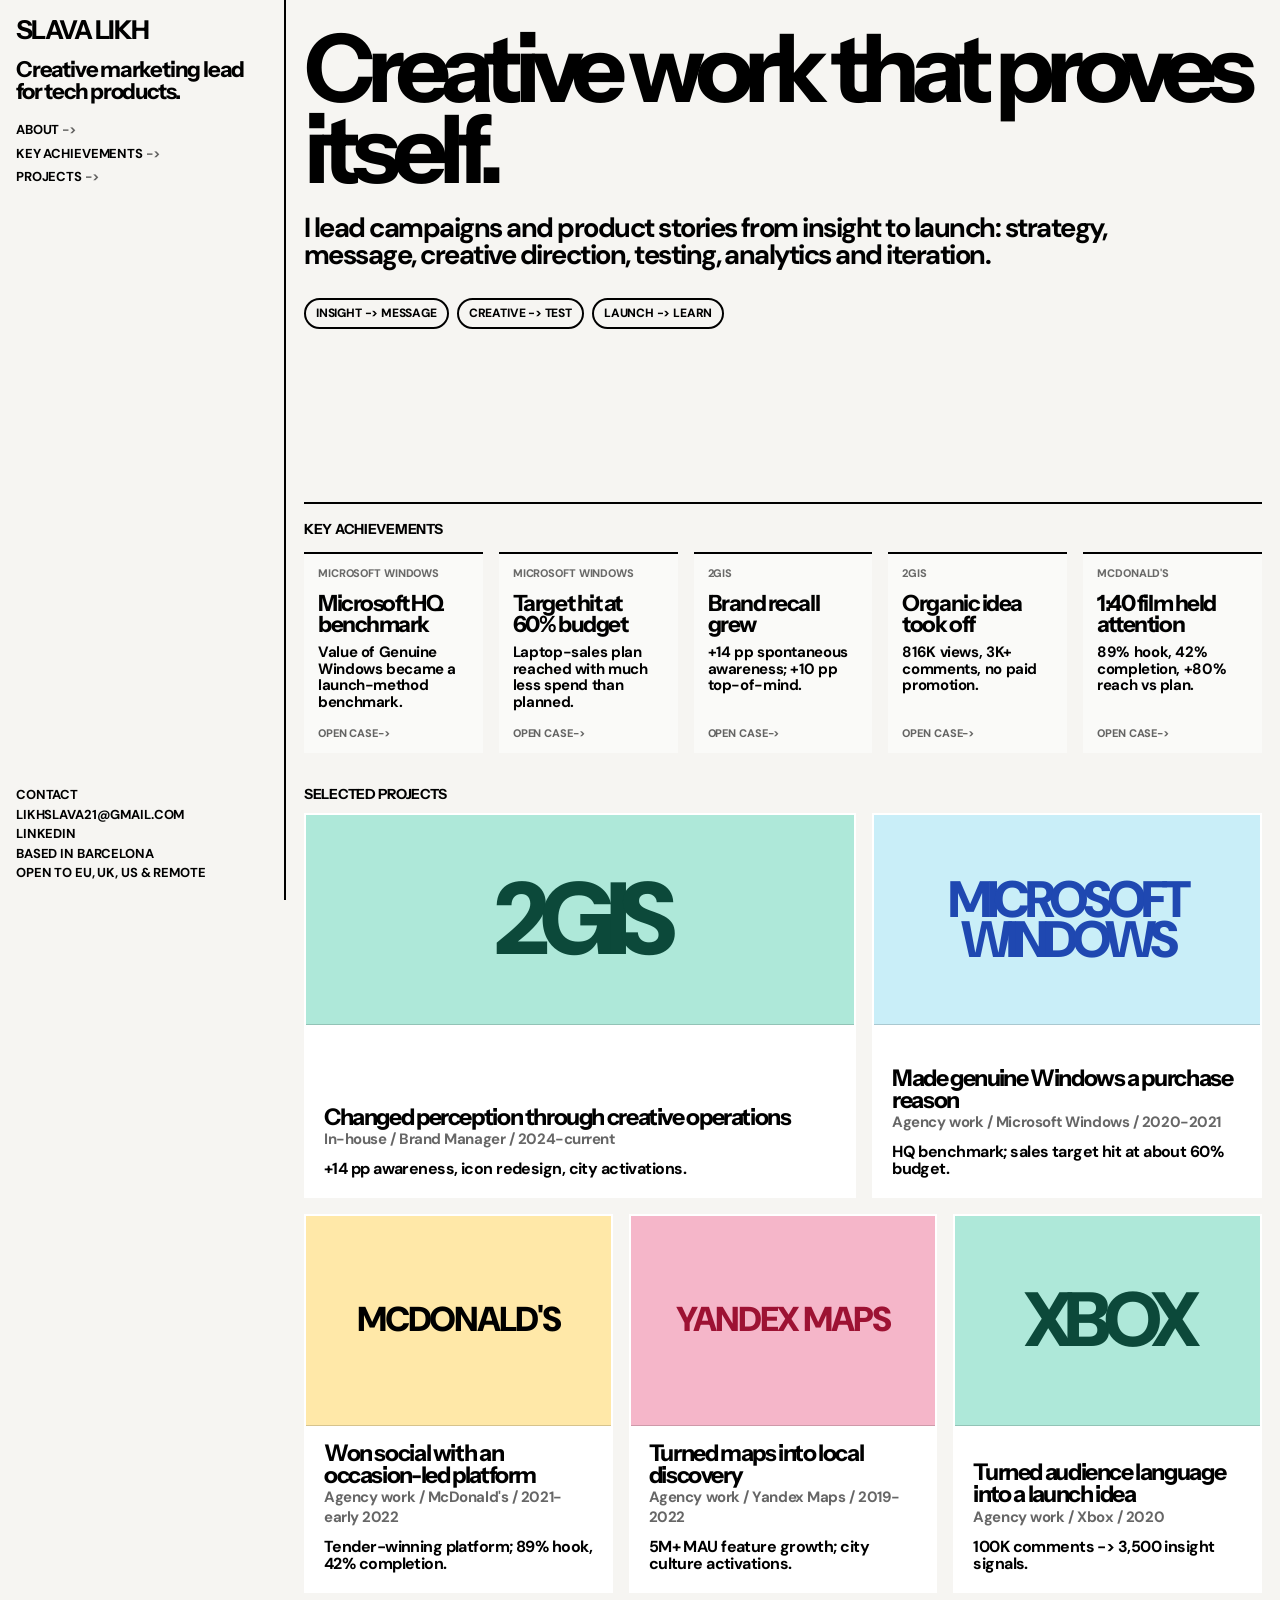
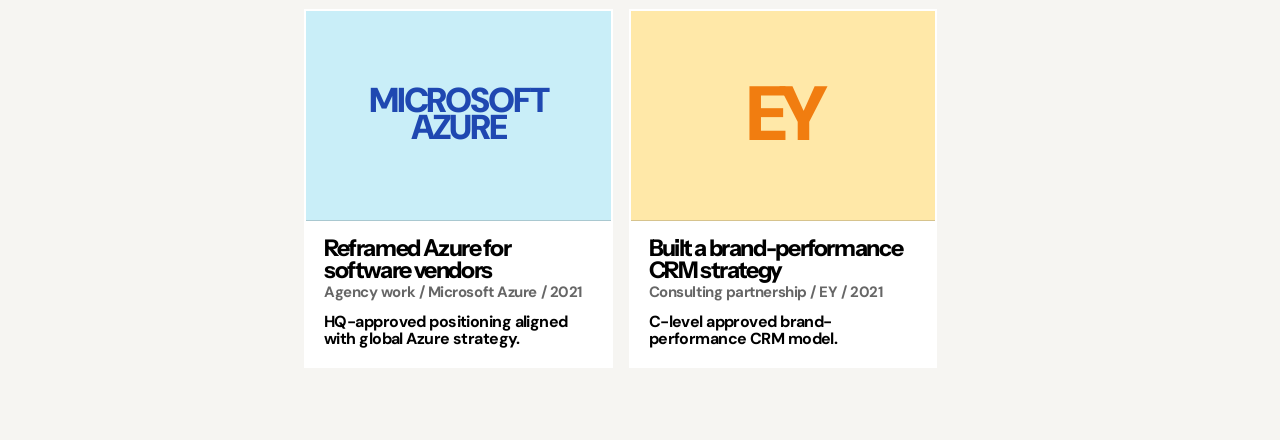
==== commit b0c3f9be: "Restore portfolio layout; keep Figma fonts and colors" ====
--- a/index.html
+++ b/index.html
@@ -38,6 +38,11 @@
         <div class="statement">
           <h2>Creative work that proves itself.</h2>
           <p class="lead">I lead campaigns and product stories from insight to launch: strategy, message, creative direction, testing, analytics and iteration.</p>
+          <div class="signal-strip" aria-label="Working principles">
+            <span>Insight -> message</span>
+            <span>Creative -> test</span>
+            <span>Launch -> learn</span>
+          </div>
         </div>
       </section>
 
@@ -45,105 +50,111 @@
       <section class="proof" aria-label="Key achievements">
         <div class="proof-item">
           <span class="proof-brand">Microsoft Windows</span>
-          <strong>HQ benchmark</strong>
+          <strong>Microsoft HQ benchmark</strong>
           <p>Value of Genuine Windows became a launch-method benchmark.</p>
           <a class="proof-link" href="cases/microsoft-windows.html">Open case</a>
         </div>
         <div class="proof-item">
           <span class="proof-brand">Microsoft Windows</span>
-          <strong>60%</strong>
-          <p>Of planned budget used to hit the laptop-sales target.</p>
+          <strong>Target hit at 60% budget</strong>
+          <p>Laptop-sales plan reached with much less spend than planned.</p>
           <a class="proof-link" href="cases/microsoft-windows.html">Open case</a>
         </div>
         <div class="proof-item">
           <span class="proof-brand">2GIS</span>
-          <strong>+14pp</strong>
-          <p>Spontaneous awareness growth; +10pp top-of-mind.</p>
+          <strong>Brand recall grew</strong>
+          <p>+14 pp spontaneous awareness; +10 pp top-of-mind.</p>
           <a class="proof-link" href="cases/2gis.html">Open case</a>
         </div>
         <div class="proof-item">
           <span class="proof-brand">2GIS</span>
-          <strong>816K</strong>
-          <p>Views on no paid promotion.</p>
+          <strong>Organic idea took off</strong>
+          <p>816K views, 3K+ comments, no paid promotion.</p>
           <a class="proof-link" href="cases/2gis.html">Open case</a>
+        </div>
+        <div class="proof-item">
+          <span class="proof-brand">McDonald's</span>
+          <strong>1:40 film held attention</strong>
+          <p>89% hook, 42% completion, +80% reach vs plan.</p>
+          <a class="proof-link" href="cases/mcdonalds.html">Open case</a>
         </div>
       </section>
 
       <h2 id="projects" class="section-title">Selected projects</h2>
       <section class="project-grid" aria-label="Selected projects">
-        <a class="tile" href="cases/2gis.html">
+        <a class="tile large" href="cases/2gis.html">
           <div class="tile-inner">
             <div class="mark two-gis"><span>2GIS</span></div>
             <div>
-              <h3 class="tile-title">Changed brand perception</h3>
+              <h3 class="tile-title">Changed perception through creative operations</h3>
               <div class="tile-meta">In-house / Brand Manager / 2024-current</div>
               <p class="tile-copy">+14 pp awareness, icon redesign, city activations.</p>
             </div>
           </div>
         </a>
 
-        <a class="tile" href="cases/microsoft-windows.html">
+        <a class="tile medium" href="cases/microsoft-windows.html">
           <div class="tile-inner">
             <div class="mark windows"><span>Microsoft Windows</span></div>
             <div>
-              <h3 class="tile-title">Windows purchase reason</h3>
+              <h3 class="tile-title">Made genuine Windows a purchase reason</h3>
               <div class="tile-meta">Agency work / Microsoft Windows / 2020-2021</div>
               <p class="tile-copy">HQ benchmark; sales target hit at about 60% budget.</p>
             </div>
           </div>
         </a>
 
-        <a class="tile" href="cases/yandex-maps.html">
+        <a class="tile small" href="cases/mcdonalds.html">
+          <div class="tile-inner">
+            <div class="mark mcd"><span>McDonald's</span></div>
+            <div>
+              <h3 class="tile-title">Won social with an occasion-led platform</h3>
+              <div class="tile-meta">Agency work / McDonald's / 2021-early 2022</div>
+              <p class="tile-copy">Tender-winning platform; 89% hook, 42% completion.</p>
+            </div>
+          </div>
+        </a>
+
+        <a class="tile small" href="cases/yandex-maps.html">
           <div class="tile-inner">
             <div class="mark ymaps"><span>Yandex Maps</span></div>
             <div>
-              <h3 class="tile-title">Yandex Maps as local discovery</h3>
+              <h3 class="tile-title">Turned maps into local discovery</h3>
               <div class="tile-meta">Agency work / Yandex Maps / 2019-2022</div>
               <p class="tile-copy">5M+ MAU feature growth; city culture activations.</p>
             </div>
           </div>
         </a>
 
-        <a class="tile" href="cases/mcdonalds.html">
-          <div class="tile-inner">
-            <div class="mark mcd"><span>McDonald's</span></div>
-            <div>
-              <h3 class="tile-title">Occasion-led platform</h3>
-              <div class="tile-meta">Agency work / McDonald's / 2021-early 2022</div>
-              <p class="tile-copy">Tender-winning platform; 89% hook, 42% completion.</p>
-            </div>
-          </div>
-        </a>
-
-        <a class="tile" href="cases/ey.html">
-          <div class="tile-inner">
-            <div class="mark ey"><span>EY</span></div>
-            <div>
-              <h3 class="tile-title">Brand-performance CRM strategy</h3>
-              <div class="tile-meta">Consulting partnership / EY / 2021</div>
-              <p class="tile-copy">C-level approved brand-performance CRM model.</p>
-            </div>
-          </div>
-        </a>
-
-        <a class="tile" href="cases/xbox.html">
+        <a class="tile small" href="cases/xbox.html">
           <div class="tile-inner">
             <div class="mark xbox"><span>XBOX</span></div>
             <div>
-              <h3 class="tile-title">Audience language to launch idea</h3>
+              <h3 class="tile-title">Turned audience language into a launch idea</h3>
               <div class="tile-meta">Agency work / Xbox / 2020</div>
               <p class="tile-copy">100K comments -> 3,500 insight signals.</p>
             </div>
           </div>
         </a>
 
-        <a class="tile tile-secondary" href="cases/azure.html">
+        <a class="tile small" href="cases/azure.html">
           <div class="tile-inner">
             <div class="mark azure"><span>Microsoft Azure</span></div>
             <div>
-              <h3 class="tile-title">Azure for software vendors</h3>
+              <h3 class="tile-title">Reframed Azure for software vendors</h3>
               <div class="tile-meta">Agency work / Microsoft Azure / 2021</div>
               <p class="tile-copy">HQ-approved positioning aligned with global Azure strategy.</p>
+            </div>
+          </div>
+        </a>
+
+        <a class="tile small" href="cases/ey.html">
+          <div class="tile-inner">
+            <div class="mark ey"><span>EY</span></div>
+            <div>
+              <h3 class="tile-title">Built a brand-performance CRM strategy</h3>
+              <div class="tile-meta">Consulting partnership / EY / 2021</div>
+              <p class="tile-copy">C-level approved brand-performance CRM model.</p>
             </div>
           </div>
         </a>
--- a/styles.css
+++ b/styles.css
@@ -1,24 +1,19 @@
-@import url("https://fonts.googleapis.com/css2?family=DM+Sans:wght@400;500;600;700&family=Instrument+Sans:wght@600;700;800&display=swap");
-
 :root {
   --paper: #f6f5f2;
   --ink: #000000;
   --muted: rgba(0, 0, 0, 0.6);
   --line: #000000;
-  --soft-line: rgba(16, 16, 16, 0.16);
+  --soft-line: rgba(0, 0, 0, 0.16);
   --panel: #ffffff;
   --accent: #d8ff2f;
   --accent-mint: #aee8d9;
   --accent-cyan: #c9eef8;
   --accent-pink: #f5b6c9;
   --accent-yellow: #ffe8a8;
-  --accent-lime: #d8ff2f;
-  --accent-blue: #dbe7f6;
-  --accent-green-dark: #0c493a;
-  --accent-blue-dark: #1f48b1;
-  --accent-pink-dark: #9d1233;
-  --accent-orange-dark: #f17d10;
-  --accent-purple-dark: #1f106d;
+  --brand-green: #0c493a;
+  --brand-blue: #1f48b1;
+  --brand-red: #9d1233;
+  --brand-orange: #f17d10;
   --max: 1720px;
 }
 
@@ -42,9 +37,30 @@
   margin: 0;
   background: var(--paper);
   color: var(--ink);
-  font-family: Konstant, Inter, Helvetica Neue, Arial, sans-serif;
+  font-family: "DM Sans", Helvetica Neue, Arial, sans-serif;
   font-size: 15px;
   line-height: 1.28;
+}
+
+h1,
+h2,
+h3,
+strong,
+.rail-kicker,
+.bio p,
+.tile-title,
+.case-wordmark span,
+.case-intro p,
+.case-meta b,
+.result-item strong,
+.result-card strong,
+.method-map strong,
+.consulting-frame strong,
+.consulting-recommendation strong,
+.attribute-grid span,
+.visual-case-copy h3,
+.pager {
+  font-family: "Instrument Sans", Helvetica Neue, Arial, sans-serif;
 }
 
 a {
@@ -71,7 +87,7 @@
   display: flex;
   flex-direction: column;
   justify-content: space-between;
-  background: rgba(247, 246, 242, 0.94);
+  background: rgba(246, 245, 242, 0.94);
   z-index: 20;
 }
 
@@ -276,19 +292,24 @@
 }
 
 .mark.two-gis {
-  background: #e8ff42;
+  background: var(--accent-mint);
+}
+
+.mark.two-gis span {
+  color: var(--brand-green);
 }
 
 .mark.windows {
-  background: #dfe7ff;
+  background: var(--accent-cyan);
 }
 
 .mark.windows span {
+  color: var(--brand-blue);
   font-size: clamp(30px, 4vw, 66px);
 }
 
 .mark.mcd {
-  background: #f6df26;
+  background: var(--accent-yellow);
 }
 
 .mark.mcd span,
@@ -299,19 +320,35 @@
 }
 
 .mark.ymaps {
-  background: #f3f0ea;
+  background: var(--accent-pink);
+}
+
+.mark.ymaps span {
+  color: var(--brand-red);
 }
 
 .mark.xbox {
-  background: #dbefd5;
+  background: var(--accent-mint);
+}
+
+.mark.xbox span {
+  color: var(--brand-green);
 }
 
 .mark.azure {
-  background: #e8f3ff;
+  background: var(--accent-cyan);
+}
+
+.mark.azure span {
+  color: var(--brand-blue);
 }
 
 .mark.ey {
-  background: #f2f2f2;
+  background: var(--accent-yellow);
+}
+
+.mark.ey span {
+  color: var(--brand-orange);
 }
 
 .tile-title {
@@ -1067,499 +1104,6 @@
   }
 }
 
-/* Designer system pass: Figma-derived homepage and calmer case typography. */
-body {
-  background: var(--paper);
-  color: var(--ink);
-  font-family: "DM Sans", Helvetica, Arial, sans-serif;
-  font-size: 17px;
-  line-height: 1.3;
-}
-
-h1,
-h2,
-h3,
-strong,
-.rail-kicker,
-.bio p,
-.tile-title,
-.proof-item strong,
-.case-intro h1,
-.case-wordmark span,
-.result-card strong,
-.result-item strong,
-.method-map strong,
-.consulting-frame strong,
-.consulting-recommendation strong,
-.visual-case-copy h3,
-.attribute-grid span {
-  font-family: "Instrument Sans", Helvetica, Arial, sans-serif;
-  letter-spacing: 0;
-}
-
-.shell {
-  display: block;
-  width: min(100%, 1728px);
-  margin: 0 auto;
-  padding: 64px;
-}
-
-.shell > .rail {
-  position: static;
-  height: auto;
-  padding: 0;
-  border-right: 0;
-  background: transparent;
-  display: flex;
-  flex-direction: row;
-  align-items: flex-start;
-  justify-content: space-between;
-  gap: 48px;
-  margin-bottom: 104px;
-}
-
-.shell > .rail .rail-kicker {
-  font-family: "Instrument Sans", Helvetica, Arial, sans-serif;
-  font-size: 26px;
-  line-height: 0.96;
-  letter-spacing: 0;
-  font-weight: 800;
-}
-
-.shell > .rail .bio {
-  margin-top: 26px;
-  max-width: 310px;
-}
-
-.shell > .rail .bio p {
-  font-size: 30px;
-  line-height: 1.05;
-  font-weight: 800;
-}
-
-.shell > .rail .rail-links {
-  margin-top: 36px;
-  gap: 11px;
-}
-
-.rail-kicker,
-.rail-links,
-.rail-contact,
-.home-link,
-.proof-brand,
-.tile-meta,
-.result-card span,
-.result-item span,
-.method-map span,
-.attribute-grid span,
-.visual-case-copy span,
-.consulting-frame span,
-.consulting-recommendation span,
-.case-meta span {
-  font-family: "DM Sans", Helvetica, Arial, sans-serif;
-  letter-spacing: 0.03em;
-  font-weight: 700;
-}
-
-.shell > .rail .rail-contact {
-  min-width: 260px;
-  align-items: flex-end;
-  gap: 4px;
-}
-
-.work {
-  max-width: none;
-  padding: 0;
-}
-
-.topbar {
-  min-height: 0;
-  border-bottom: 0;
-  display: block;
-  padding: 0;
-  margin: 0 0 140px;
-}
-
-.statement {
-  max-width: 1160px;
-}
-
-.statement h2 {
-  margin: 0;
-  max-width: 1120px;
-  font-size: 72px;
-  line-height: 0.96;
-  letter-spacing: 0;
-  font-weight: 800;
-  text-transform: uppercase;
-}
-
-.statement .lead {
-  max-width: 1000px;
-  margin: 36px 0 0;
-  font-family: "DM Sans", Helvetica, Arial, sans-serif;
-  font-size: 22px;
-  line-height: 1.5;
-  letter-spacing: 0;
-  font-weight: 500;
-}
-
-.section-title {
-  margin: 0 0 36px;
-  padding-top: 0;
-  font-family: "DM Sans", Helvetica, Arial, sans-serif;
-  font-size: 22px;
-  line-height: 1.3;
-  letter-spacing: 0;
-  text-transform: none;
-  font-weight: 500;
-}
-
-.proof {
-  grid-template-columns: repeat(4, minmax(0, 1fr));
-  gap: 56px;
-  margin: 0 0 140px;
-  padding-top: 40px;
-  border-top: 1px solid rgba(0, 0, 0, 0.18);
-}
-
-.proof-item {
-  min-height: 0;
-  padding: 0;
-  border-top: 0;
-  background: transparent;
-  display: block;
-}
-
-.proof-brand {
-  margin-bottom: 24px;
-  color: rgba(0, 0, 0, 0.56);
-  font-size: 13px;
-  line-height: 1.3;
-}
-
-.proof-item strong {
-  font-size: 56px;
-  line-height: 0.96;
-  font-weight: 600;
-  margin-bottom: 16px;
-}
-
-.proof-item p {
-  max-width: 240px;
-  margin: 0;
-  color: rgba(0, 0, 0, 0.7);
-  font-size: 17px;
-  line-height: 1.3;
-  letter-spacing: 0;
-  font-weight: 400;
-}
-
-.proof-link {
-  margin-top: 22px;
-  padding-top: 0;
-  color: rgba(0, 0, 0, 0.56);
-  font-size: 13px;
-  line-height: 1.3;
-  letter-spacing: 0.03em;
-  font-weight: 700;
-}
-
-.project-grid {
-  grid-template-columns: repeat(2, minmax(0, 1fr));
-  gap: 76px 20px;
-  padding-top: 40px;
-  border-top: 1px solid rgba(0, 0, 0, 0.18);
-}
-
-.tile,
-.tile.large,
-.tile.medium,
-.tile.small {
-  grid-column: auto;
-  display: block;
-  min-height: 0;
-  border: 0;
-  background: transparent;
-  overflow: visible;
-}
-
-.tile:hover {
-  border-color: transparent;
-  color: var(--ink);
-}
-
-.tile-inner {
-  padding: 0;
-  display: block;
-}
-
-.mark {
-  width: 100%;
-  min-height: 0;
-  aspect-ratio: 790 / 419;
-  margin: 0 0 28px;
-  padding: 48px;
-  border-bottom: 0;
-  display: flex;
-  align-items: center;
-  justify-content: center;
-}
-
-.mark span,
-.tile.small .mark span,
-.mark.windows span,
-.mark.mcd span,
-.mark.ymaps span,
-.mark.azure span {
-  font-size: 64px;
-  line-height: 0.96;
-  letter-spacing: 0;
-  font-weight: 800;
-  text-transform: uppercase;
-}
-
-.mark.windows span,
-.mark.azure span,
-.mark.ymaps span,
-.mark.mcd span {
-  font-size: 44px;
-  line-height: 1;
-}
-
-.mark.two-gis,
-.mark.xbox {
-  background: var(--accent-mint);
-}
-
-.mark.windows,
-.mark.azure {
-  background: var(--accent-cyan);
-}
-
-.mark.mcd,
-.mark.ey {
-  background: var(--accent-yellow);
-}
-
-.mark.ymaps {
-  background: var(--accent-pink);
-}
-
-.mark.two-gis span,
-.mark.xbox span {
-  color: var(--accent-green-dark);
-}
-
-.mark.windows span,
-.mark.azure span {
-  color: var(--accent-blue-dark);
-}
-
-.mark.mcd span,
-.mark.ey span {
-  color: var(--accent-orange-dark);
-}
-
-.mark.ymaps span {
-  color: var(--accent-pink-dark);
-}
-
-.tile-title {
-  margin: 0;
-  max-width: 560px;
-  font-size: 27px;
-  line-height: 1.3;
-  font-weight: 600;
-}
-
-.tile-meta {
-  margin-top: 10px;
-  color: rgba(0, 0, 0, 0.6);
-  font-size: 13px;
-  line-height: 1.3;
-  text-transform: uppercase;
-}
-
-.tile-copy {
-  max-width: 440px;
-  margin: 14px 0 0;
-  color: rgba(0, 0, 0, 0.7);
-  font-size: 17px;
-  line-height: 1.3;
-  letter-spacing: 0;
-  font-weight: 400;
-}
-
-.case-shell {
-  display: grid;
-  grid-template-columns: 286px minmax(0, 1fr);
-}
-
-.case-shell > .rail {
-  position: sticky;
-  top: 0;
-  height: 100vh;
-  padding: 18px 16px;
-  border-right: 2px solid var(--line);
-  background: rgba(246, 245, 242, 0.94);
-}
-
-.case-main {
-  padding: 18px;
-  max-width: var(--max);
-}
-
-.case-hero {
-  min-height: auto;
-  grid-template-columns: minmax(380px, 0.9fr) minmax(460px, 0.72fr);
-  gap: 36px;
-  padding-bottom: 64px;
-}
-
-.case-wordmark {
-  min-height: 360px;
-}
-
-.case-intro h1 {
-  font-size: clamp(40px, 3.5vw, 64px);
-  line-height: 0.96;
-  letter-spacing: 0;
-}
-
-.case-intro p,
-.case-intro p.case-intro-compact {
-  font-family: "DM Sans", Helvetica, Arial, sans-serif;
-  font-size: clamp(19px, 1.45vw, 27px);
-  line-height: 1.3;
-  letter-spacing: 0;
-  font-weight: 500;
-}
-
-.case-section p,
-.case-section li {
-  font-family: "DM Sans", Helvetica, Arial, sans-serif;
-  font-size: clamp(17px, 1.05vw, 20px);
-  line-height: 1.45;
-  letter-spacing: 0;
-  font-weight: 500;
-}
-
-.case-section h2 {
-  font-family: "DM Sans", Helvetica, Arial, sans-serif;
-  font-size: 17px;
-  letter-spacing: 0.03em;
-}
-
-.result-cluster h3,
-.visual-case-copy h3 {
-  line-height: 1.08;
-  letter-spacing: 0;
-}
-
-.result-card p,
-.result-note,
-.consulting-frame p,
-.consulting-recommendation p,
-.visual-case-copy p,
-.attribute-grid p {
-  font-family: "DM Sans", Helvetica, Arial, sans-serif;
-  line-height: 1.35;
-  letter-spacing: 0;
-  font-weight: 400;
-}
-
-.result-card strong,
-.result-item strong,
-.method-map strong,
-.consulting-frame strong,
-.consulting-recommendation strong {
-  line-height: 1.08;
-  letter-spacing: 0;
-  font-weight: 600;
-}
-
-@media (max-width: 1120px) {
-  .shell {
-    padding: 28px;
-  }
-
-  .shell > .rail {
-    display: block;
-    margin-bottom: 56px;
-  }
-
-  .shell > .rail .rail-contact {
-    align-items: flex-start;
-    margin-top: 46px;
-  }
-
-  .statement h2 {
-    font-size: 58px;
-  }
-
-  .proof,
-  .project-grid {
-    grid-template-columns: repeat(2, minmax(0, 1fr));
-  }
-}
-
-@media (max-width: 720px) {
-  .shell {
-    padding: 24px;
-  }
-
-  .topbar,
-  .proof {
-    margin-bottom: 84px;
-  }
-
-  .statement h2 {
-    font-size: 46px;
-  }
-
-  .statement .lead {
-    font-size: 19px;
-    line-height: 1.42;
-    margin-top: 26px;
-  }
-
-  .section-title {
-    margin-bottom: 24px;
-  }
-
-  .proof,
-  .project-grid {
-    grid-template-columns: 1fr;
-    gap: 40px;
-  }
-
-  .proof-item strong {
-    font-size: 48px;
-  }
-
-  .mark {
-    padding: 28px;
-    margin-bottom: 20px;
-  }
-
-  .mark span,
-  .tile.small .mark span {
-    font-size: 44px;
-  }
-
-  .case-shell {
-    display: block;
-  }
-
-  .case-shell > .rail {
-    position: relative;
-    height: auto;
-    border-right: 0;
-    border-bottom: 2px solid var(--line);
-  }
-}
-
 @media print {
   :root {
     --paper: #ffffff;
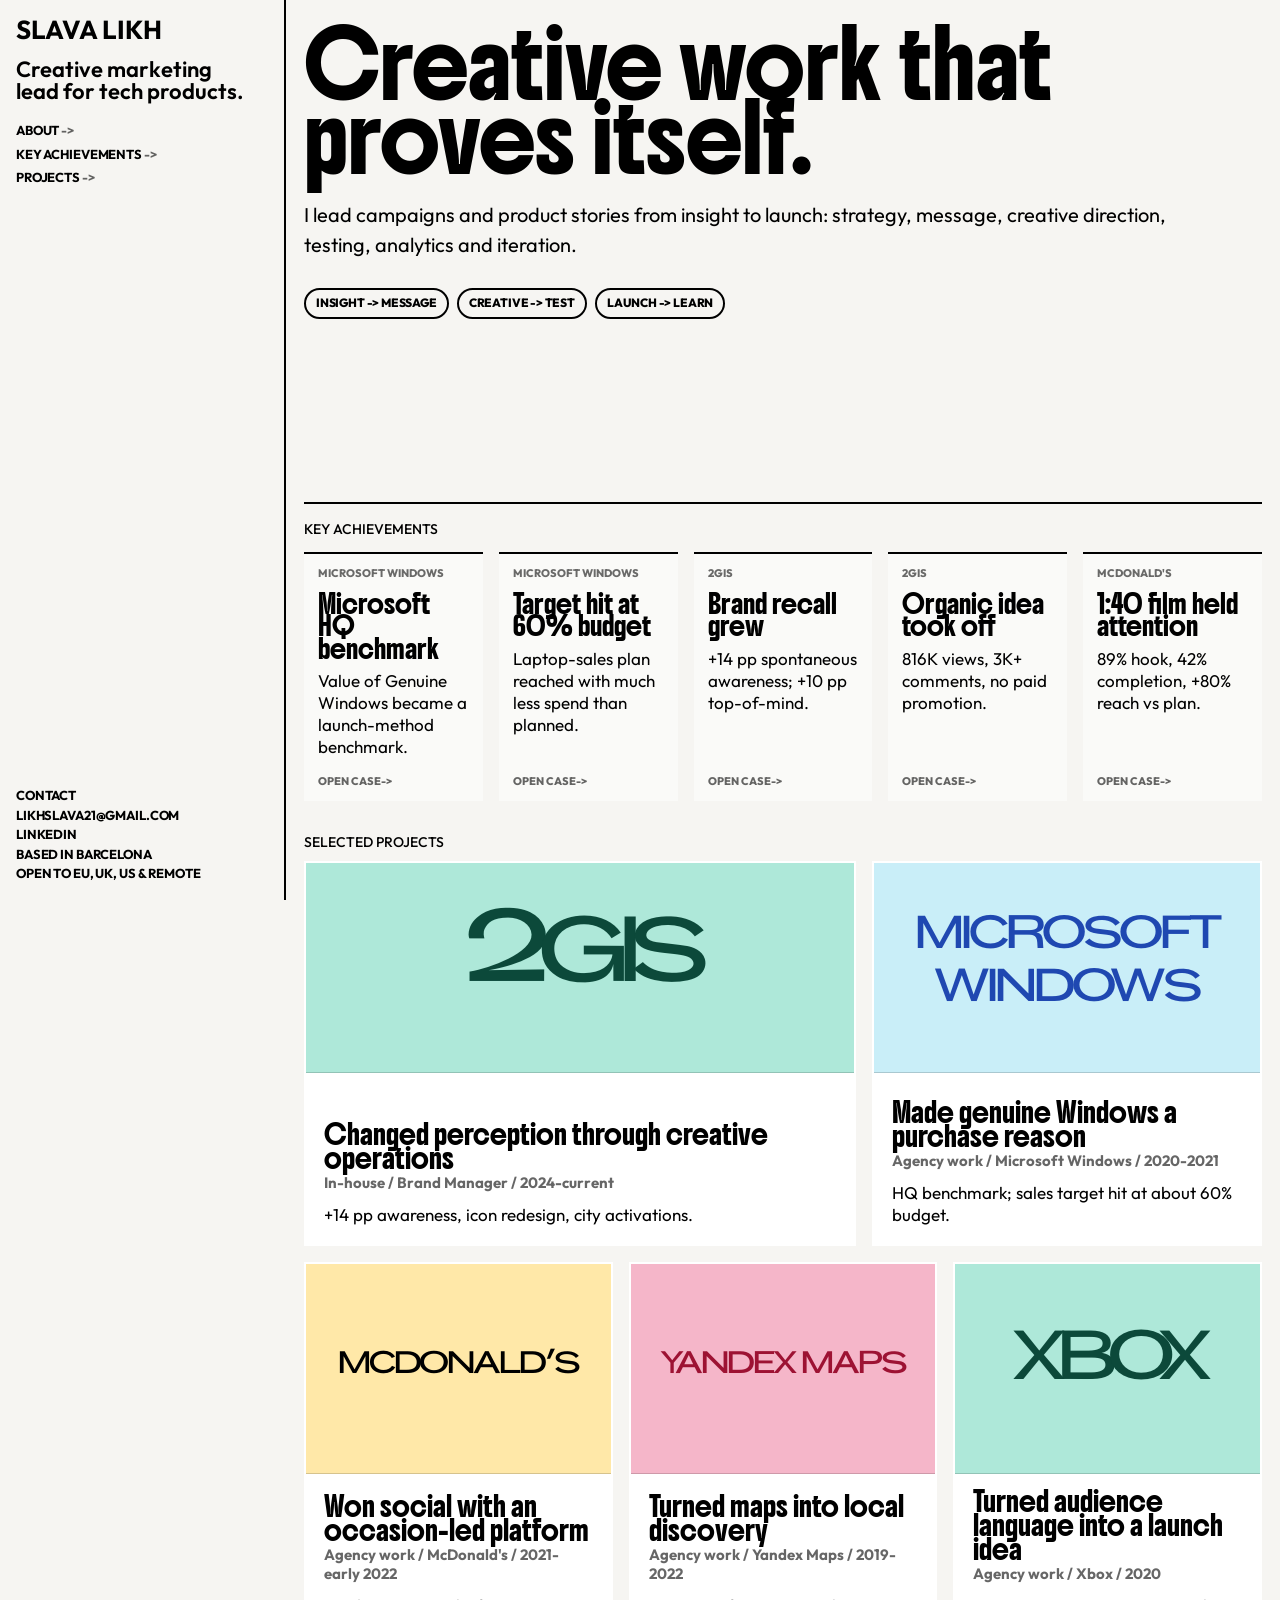
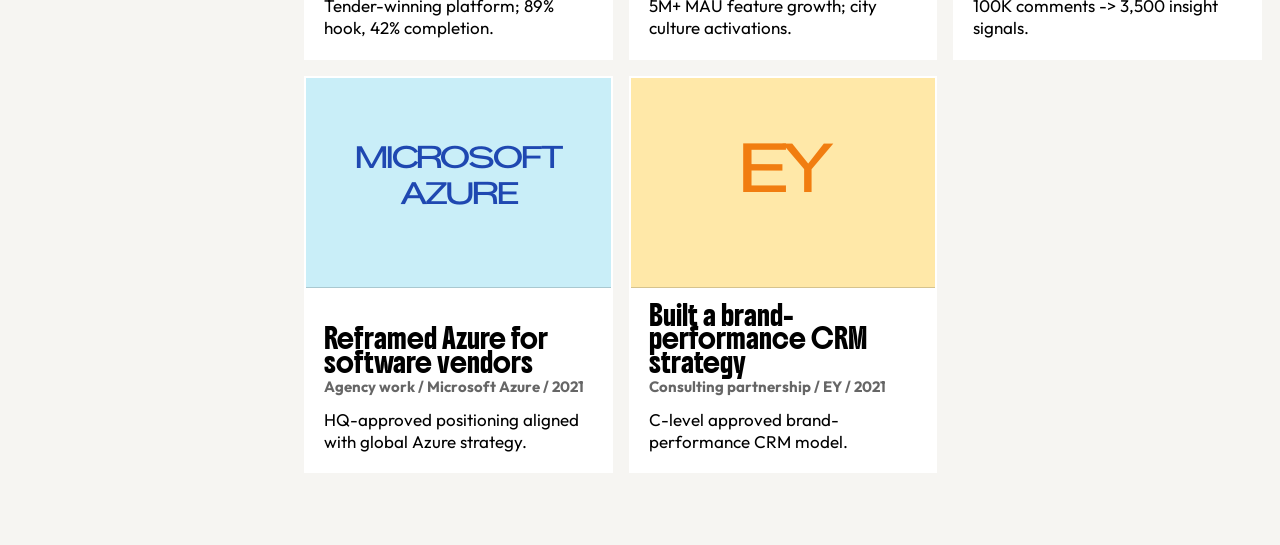
==== commit da53d2da: "Apply Figma typography and refine responsive layouts" ====
--- a/index.html
+++ b/index.html
@@ -7,7 +7,7 @@
   <meta name="description" content="Portfolio of Slava Likh, creative and product marketing lead for tech products.">
   <link rel="preconnect" href="https://fonts.googleapis.com">
   <link rel="preconnect" href="https://fonts.gstatic.com" crossorigin>
-  <link href="https://fonts.googleapis.com/css2?family=DM+Sans:wght@400;500;600;700&family=Instrument+Sans:wght@600;700;800&display=swap" rel="stylesheet">
+  <link href="https://fonts.googleapis.com/css2?family=Boldonse&family=Outfit:wght@400;500;600;700&display=swap" rel="stylesheet">
   <link rel="stylesheet" href="styles.css">
 </head>
 <body>
--- a/styles.css
+++ b/styles.css
@@ -37,30 +37,9 @@
   margin: 0;
   background: var(--paper);
   color: var(--ink);
-  font-family: "DM Sans", Helvetica Neue, Arial, sans-serif;
+  font-family: "Outfit", Helvetica Neue, Arial, sans-serif;
   font-size: 15px;
   line-height: 1.28;
-}
-
-h1,
-h2,
-h3,
-strong,
-.rail-kicker,
-.bio p,
-.tile-title,
-.case-wordmark span,
-.case-intro p,
-.case-meta b,
-.result-item strong,
-.result-card strong,
-.method-map strong,
-.consulting-frame strong,
-.consulting-recommendation strong,
-.attribute-grid span,
-.visual-case-copy h3,
-.pager {
-  font-family: "Instrument Sans", Helvetica Neue, Arial, sans-serif;
 }
 
 a {
@@ -965,6 +944,176 @@
   letter-spacing: -0.04em;
 }
 
+/* Typography roles from the Figma type specimen (node 2:546). */
+.statement h2,
+.proof-item strong,
+.tile-title,
+.case-intro h1,
+.result-item strong,
+.result-cluster h3,
+.result-card strong,
+.method-map strong,
+.consulting-frame strong,
+.consulting-recommendation strong,
+.attribute-grid span,
+.visual-case-copy h3 {
+  font-family: "Boldonse", Helvetica Neue, Arial, sans-serif;
+  font-weight: 400;
+  letter-spacing: 0;
+  line-height: 1.16;
+}
+
+.statement .lead,
+.section-title,
+.proof-brand,
+.proof-item p,
+.proof-link,
+.tile-meta,
+.tile-copy,
+.case-intro p,
+.case-meta,
+.case-section h2,
+.case-section p,
+.case-section li,
+.result-item span,
+.result-card span,
+.result-card p,
+.method-map span,
+.consulting-frame span,
+.consulting-frame p,
+.consulting-recommendation span,
+.consulting-recommendation p,
+.attribute-grid p,
+.visual-case-copy span,
+.visual-case-copy p,
+.pager {
+  font-family: "Outfit", Helvetica Neue, Arial, sans-serif;
+  letter-spacing: 0;
+}
+
+.shell .rail-kicker,
+.bio p {
+  font-family: "Outfit", Helvetica Neue, Arial, sans-serif;
+  letter-spacing: 0;
+}
+
+.shell .rail-kicker {
+  font-weight: 700;
+}
+
+.bio p {
+  font-weight: 600;
+}
+
+.statement h2 {
+  font-size: clamp(52px, 5vw, 76px);
+}
+
+.proof-item strong {
+  font-size: clamp(18px, 1.35vw, 23px);
+  line-height: 1.24;
+}
+
+.tile-title {
+  font-size: clamp(19px, 1.4vw, 23px);
+  line-height: 1.26;
+}
+
+.case-intro h1 {
+  font-size: clamp(36px, 3.35vw, 58px);
+}
+
+.result-cluster h3 {
+  font-size: clamp(24px, 2vw, 36px);
+}
+
+.result-item strong,
+.result-card strong {
+  font-size: clamp(19px, 1.45vw, 27px);
+}
+
+.method-map strong {
+  font-size: clamp(16px, 1.05vw, 21px);
+}
+
+.consulting-frame strong {
+  font-size: clamp(18px, 1.25vw, 24px);
+}
+
+.consulting-recommendation strong {
+  font-size: clamp(22px, 1.8vw, 33px);
+}
+
+.attribute-grid span {
+  font-size: clamp(24px, 2vw, 36px);
+}
+
+.visual-case-copy h3 {
+  font-size: clamp(22px, 1.75vw, 32px);
+}
+
+.statement .lead {
+  max-width: 900px;
+  font-size: clamp(20px, 1.55vw, 22px);
+  line-height: 1.5;
+  font-weight: 400;
+}
+
+.proof-item p,
+.tile-copy {
+  font-size: 17px;
+  line-height: 1.3;
+  font-weight: 400;
+}
+
+.case-intro p,
+.case-intro p.case-intro-compact {
+  font-size: clamp(18px, 1.35vw, 22px);
+  line-height: 1.42;
+  font-weight: 400;
+}
+
+.case-section p,
+.case-section li {
+  font-size: clamp(17px, 1.05vw, 20px);
+  line-height: 1.42;
+  font-weight: 400;
+}
+
+.result-card p,
+.consulting-frame p,
+.consulting-recommendation p,
+.attribute-grid p,
+.visual-case-copy p {
+  font-size: clamp(16px, 0.95vw, 18px);
+  line-height: 1.38;
+  font-weight: 400;
+}
+
+.section-title,
+.case-section h2 {
+  font-weight: 500;
+}
+
+.mark span,
+.case-wordmark span {
+  font-family: "Konstant", Helvetica Neue, Arial, sans-serif;
+}
+
+.mark.windows span,
+.mark.azure span,
+.case-wordmark.mark.windows span,
+.case-wordmark.mark.azure span {
+  line-height: 1.04;
+  letter-spacing: -0.06em;
+}
+
+@media (min-width: 981px) and (max-width: 1180px) {
+  .proof {
+    grid-template-columns: repeat(3, minmax(0, 1fr));
+  }
+}
+
 @media (max-width: 980px) {
   .shell,
   .case-shell {
@@ -995,8 +1144,37 @@
     padding-bottom: 30px;
   }
 
+  .case-hero {
+    min-height: 0;
+    gap: 14px;
+    padding-bottom: 18px;
+  }
+
+  .case-wordmark {
+    min-height: 86px;
+    margin: 0;
+    padding: 14px 16px;
+    justify-content: flex-start;
+    border-bottom: 0;
+  }
+
+  .case-wordmark span {
+    font-size: clamp(34px, 9vw, 48px);
+    line-height: 1;
+    letter-spacing: -0.08em;
+    text-align: left;
+  }
+
+  .case-wordmark.mark.windows span,
+  .case-wordmark.mark.mcd span,
+  .case-wordmark.mark.ymaps span,
+  .case-wordmark.mark.azure span {
+    font-size: clamp(22px, 6vw, 32px);
+    line-height: 1.04;
+    letter-spacing: -0.06em;
+  }
+
   .case-meta,
-  .proof,
   .result-panel,
   .result-grid,
   .method-map,
@@ -1046,13 +1224,80 @@
 
   .case-meta,
   .proof,
-  .result-panel,
-  .result-grid,
   .method-map,
   .attribute-grid,
   .consulting-frame,
   .visual-case-grid {
     grid-template-columns: 1fr;
+  }
+
+  .proof {
+    grid-template-columns: repeat(2, minmax(0, 1fr));
+    gap: 10px;
+    margin-top: 10px;
+    margin-bottom: 24px;
+  }
+
+  .proof-item {
+    min-height: 0;
+    padding: 10px 12px 12px;
+  }
+
+  .proof-brand {
+    margin-bottom: 8px;
+    font-size: 10px;
+  }
+
+  .proof-item strong {
+    margin-bottom: 6px;
+    font-size: 18px;
+    line-height: 1.2;
+  }
+
+  .proof-item p {
+    font-size: 15px;
+    line-height: 1.25;
+  }
+
+  .proof-link {
+    padding-top: 12px;
+  }
+
+  .result-panel,
+  .result-grid {
+    margin-top: 10px;
+    margin-bottom: 14px;
+  }
+
+  .result-grid {
+    gap: 8px;
+  }
+
+  .result-item,
+  .result-card {
+    min-height: 0;
+    padding: 11px 12px 12px;
+  }
+
+  .result-item span,
+  .result-card span {
+    margin-bottom: 8px;
+    font-size: 10px;
+  }
+
+  .result-item strong,
+  .result-card strong {
+    font-family: "Outfit", Helvetica Neue, Arial, sans-serif;
+    font-size: 18px;
+    line-height: 1.22;
+    letter-spacing: 0;
+    font-weight: 600;
+  }
+
+  .result-card p {
+    margin-top: 8px;
+    font-size: 15px;
+    line-height: 1.3;
   }
 
   .consulting-frame article,
@@ -1079,6 +1324,26 @@
     border-bottom: 0;
   }
 
+  .tile {
+    min-height: 300px;
+  }
+
+  .topbar {
+    padding-bottom: 26px;
+  }
+
+  .case-wordmark {
+    margin-left: 0;
+    margin-right: 0;
+  }
+}
+
+@media (max-width: 479px) {
+  .result-panel,
+  .result-grid {
+    grid-template-columns: 1fr;
+  }
+
   .result-item,
   .result-item:nth-child(2n),
   .result-item:nth-last-child(-n + 2) {
@@ -1089,18 +1354,11 @@
   .result-item:last-child {
     border-bottom: 0;
   }
-
-  .tile {
-    min-height: 300px;
-  }
-
-  .topbar {
-    padding-bottom: 26px;
-  }
-
-  .case-wordmark {
-    margin-left: 0;
-    margin-right: 0;
+}
+
+@media (max-width: 359px) {
+  .proof {
+    grid-template-columns: 1fr;
   }
 }
 
